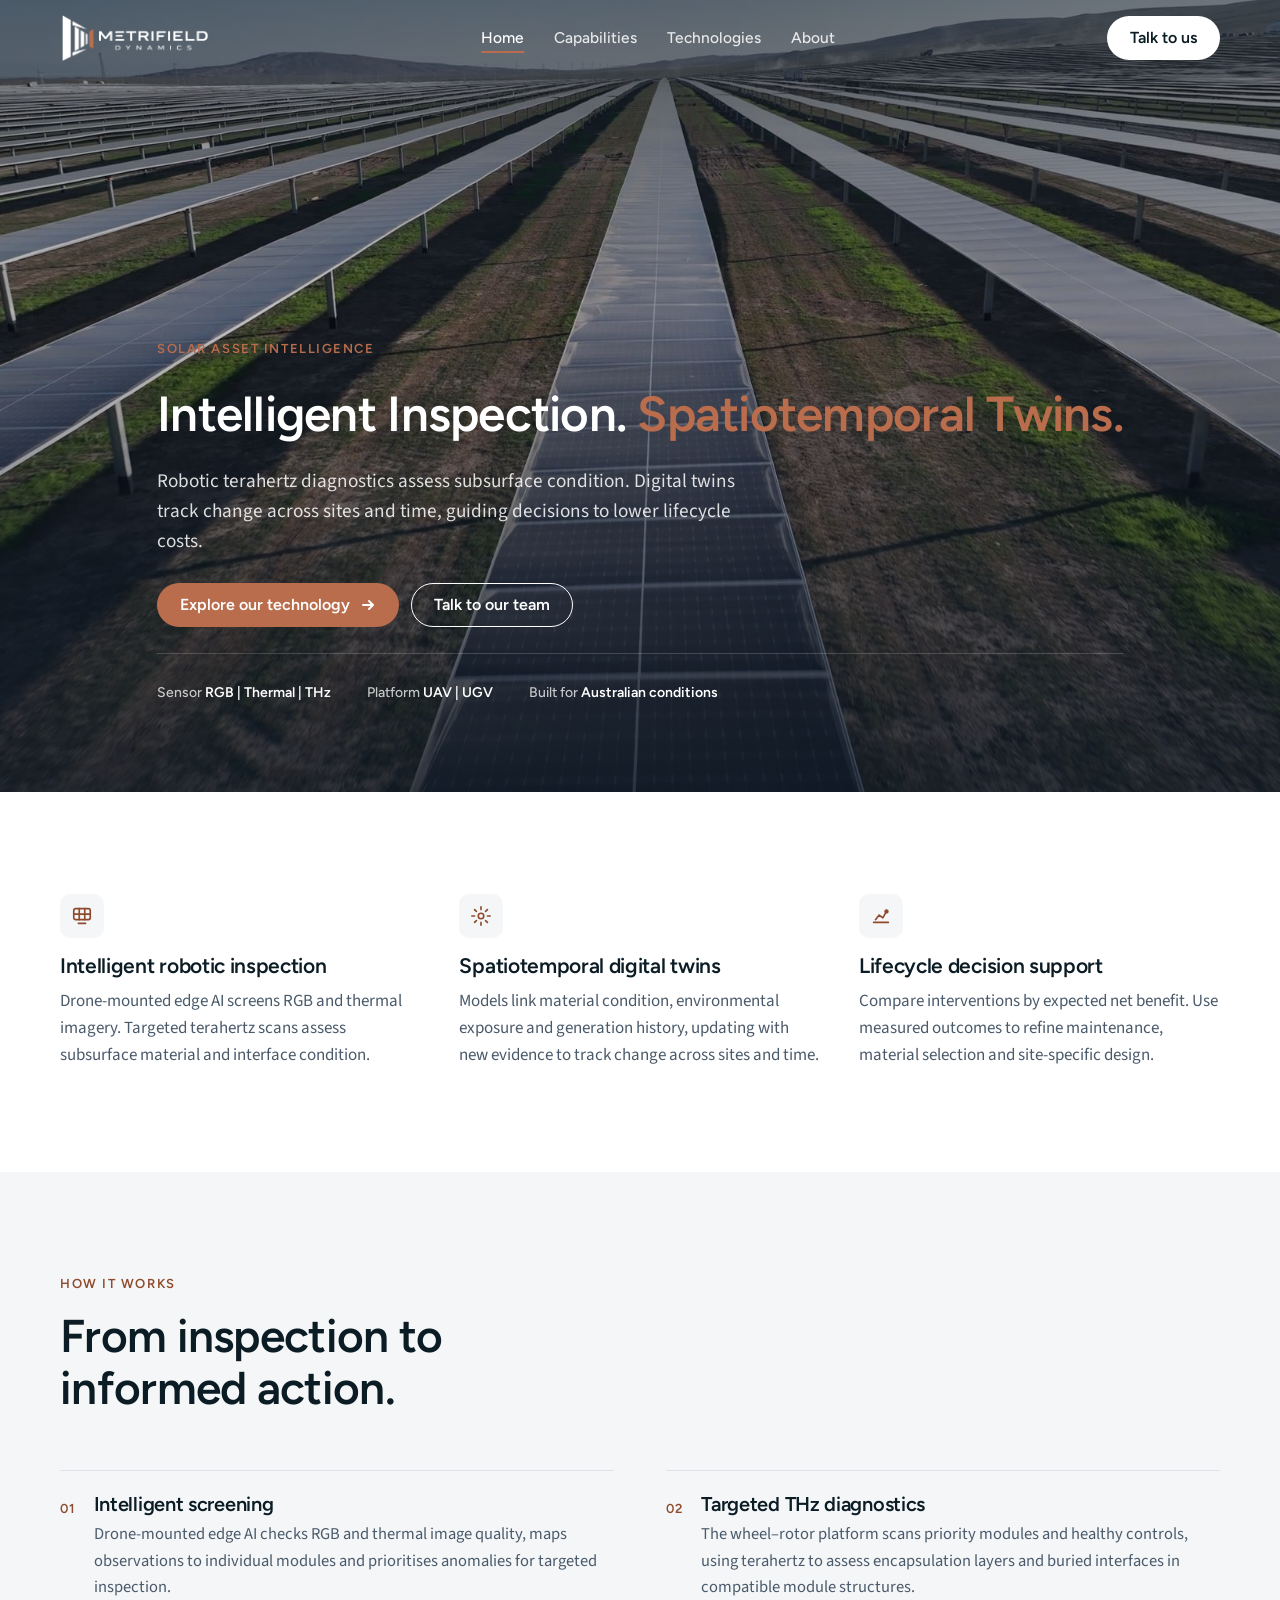
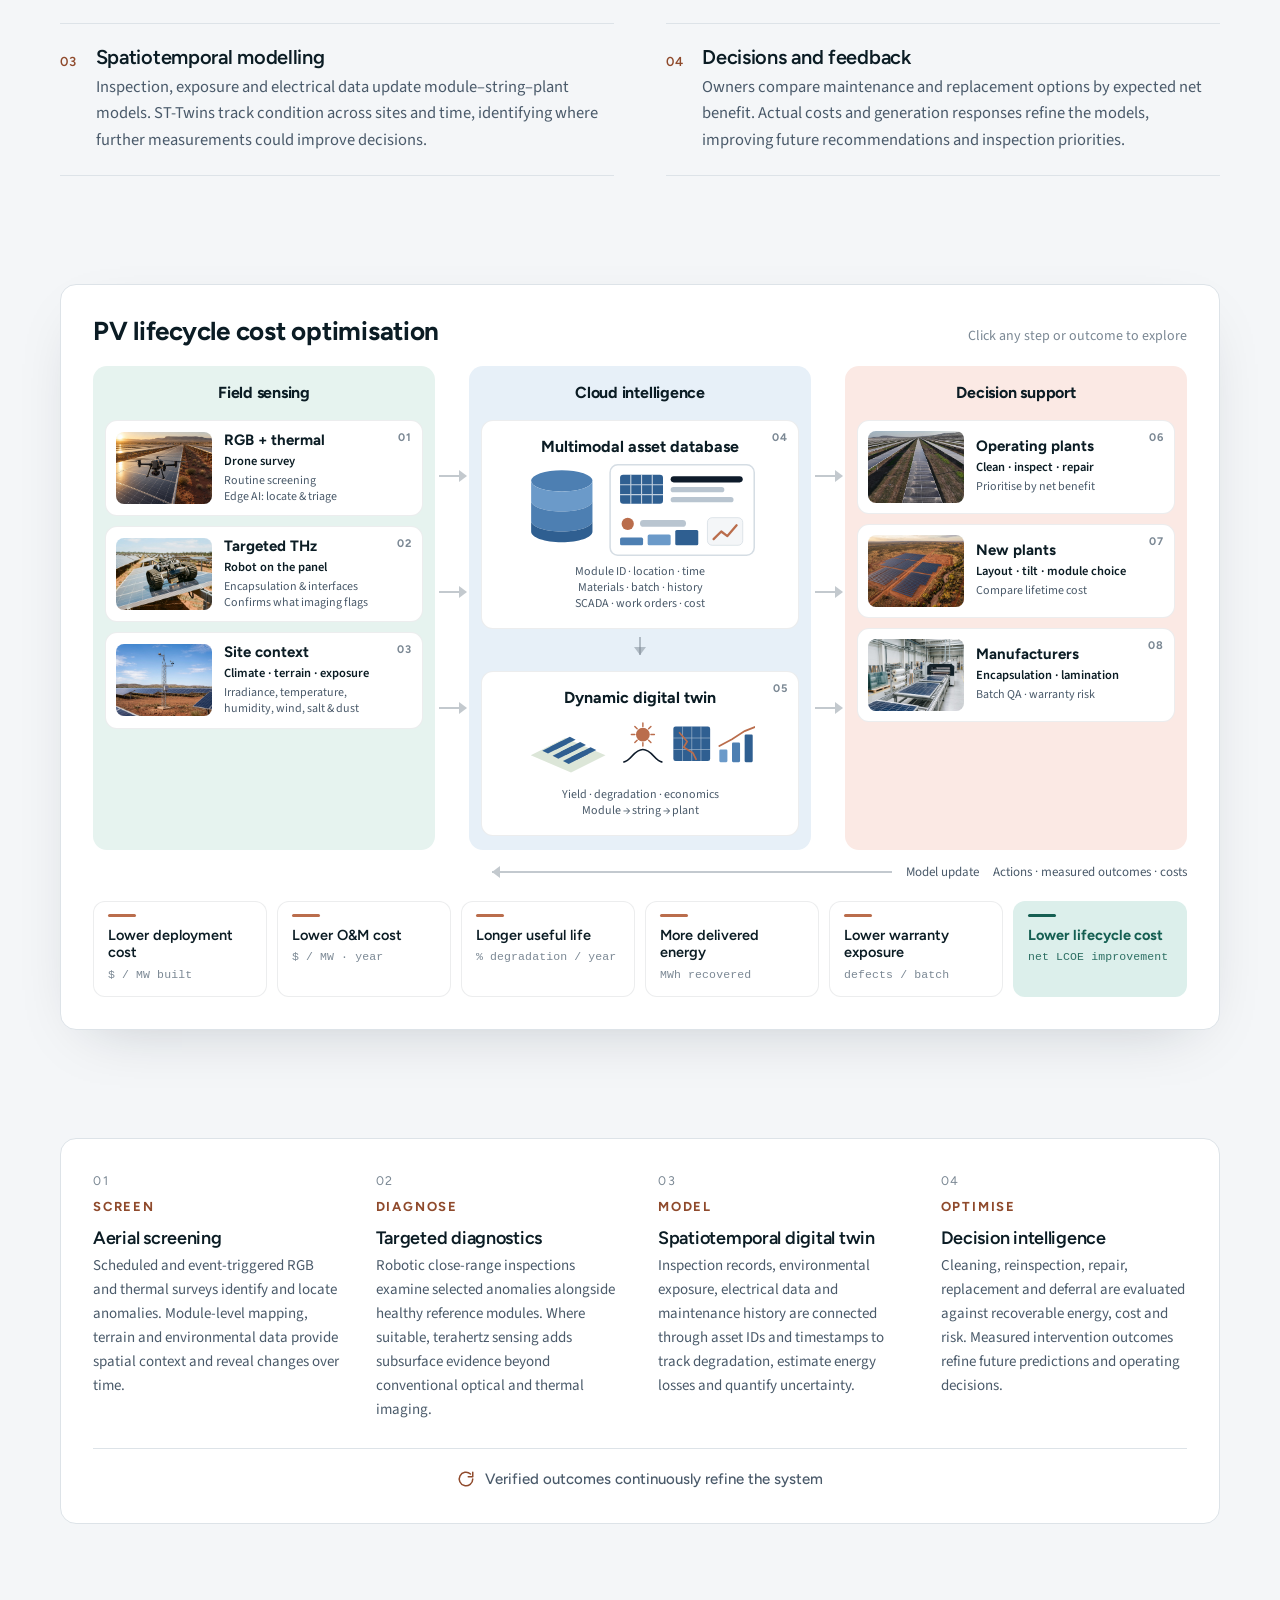
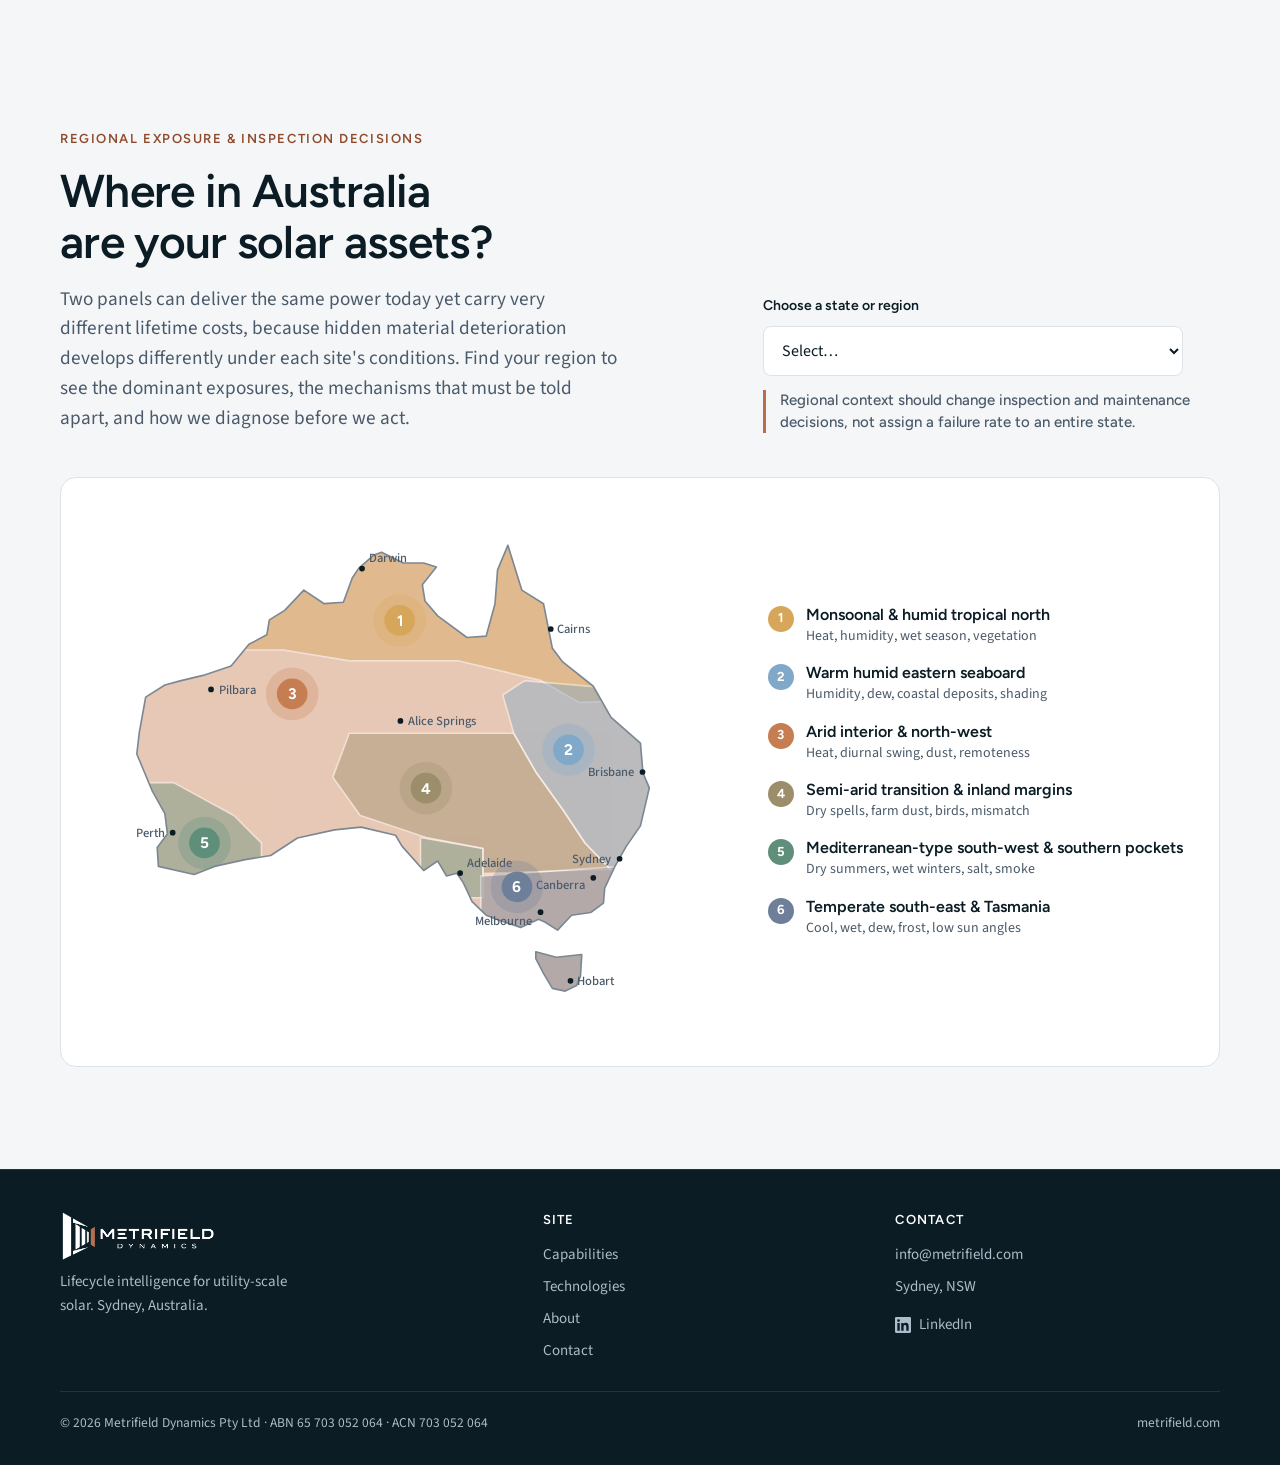
==== index.html @ 2964c266 "Footer: ABN, ACN and LinkedIn company page Co-Authored-By: Claude Fable 5.1 <noreply@anthropic.com> " ====
<!doctype html>
<html lang="en-AU">
<head>
<meta charset="utf-8">
<meta name="viewport" content="width=device-width, initial-scale=1, viewport-fit=cover">
<title>Metrifield Dynamics — Solar asset intelligence</title>
<meta name="description" content="Intelligent robotic inspection and spatiotemporal digital twins: robotic terahertz diagnostics assess subsurface condition, and twins track change across sites and time to lower lifecycle costs.">
<link rel="canonical" href="https://www.metrifield.com/">
<meta property="og:title" content="Metrifield Dynamics — Solar asset intelligence">
<meta property="og:description" content="Intelligent robotic inspection and spatiotemporal digital twins: robotic terahertz diagnostics assess subsurface condition, and twins track change across sites and time to lower lifecycle costs.">
<meta property="og:image" content="https://www.metrifield.com/assets/hero-poster.jpg">
<meta property="og:type" content="website">
<link rel="icon" type="image/png" href="assets/favicon.png">
<link rel="apple-touch-icon" href="assets/favicon.png">
<link rel="preconnect" href="https://fonts.googleapis.com">
<link rel="preconnect" href="https://fonts.gstatic.com" crossorigin>
<link rel="stylesheet" href="https://fonts.googleapis.com/css2?family=Figtree:wght@500;600;700&family=Source+Sans+3:wght@400;500;600&display=swap">
<link rel="stylesheet" href="styles.css?v=a1cd120e">
</head>
<body>

<header class="nav" id="nav">
  <div class="wrap">
    <a class="brand" href="index.html" aria-label="Metrifield Dynamics home"><img class="logo logo-dark" src="assets/logo.png" alt="Metrifield Dynamics" width="1227" height="410"><img class="logo logo-light" src="assets/logo-white.png" alt="" width="1227" height="410" aria-hidden="true"></a>
    <nav class="nav-links" aria-label="Main"><a href="index.html" aria-current="page">Home</a><a href="capabilities.html">Capabilities</a><a href="technology.html">Technologies</a><a href="about.html">About</a></nav>
    <a class="btn btn-light nav-cta" href="contact.html">Talk to us</a>
    <button class="nav-toggle" type="button" aria-label="Menu" aria-expanded="false" aria-controls="nav"><svg viewBox="0 0 24 24" fill="none" stroke="currentColor" stroke-width="2" stroke-linecap="round"><path d="M4 7h16M4 12h16M4 17h16"/></svg></button>
  </div>
</header>

<main>
<section class="hero">
  <div class="hero-media">
    <video autoplay muted loop playsinline poster="assets/hero-poster.jpg" aria-hidden="true">
      <source src="assets/hero.mp4" type="video/mp4">
    </video>
  </div>
  <div class="hero-shade"></div>
  <div class="wrap">
    <p class="eyebrow" style="color:var(--accent)">Solar asset intelligence</p>
    <h1 class="hero-h1"><span>Intelligent Inspection.</span> <em>Spatiotemporal Twins.</em></h1>
    <p class="lede">Robotic terahertz diagnostics assess subsurface condition. Digital twins track change across sites and time, guiding decisions to lower lifecycle costs.</p>
    <div class="hero-actions">
      <a class="btn btn-accent" href="technology.html">Explore our technology <svg viewBox="0 0 16 16" fill="none" stroke="currentColor" stroke-width="2" stroke-linecap="round" stroke-linejoin="round" aria-hidden="true"><path d="M3 8h10M9 4l4 4-4 4"/></svg></a>
      <a class="btn btn-outline" href="contact.html">Talk to our team</a>
    </div>
    <div class="hero-foot">
      <span>Sensor <b>RGB&thinsp;|&thinsp;Thermal&thinsp;|&thinsp;THz</b></span>
      <span>Platform <b>UAV&thinsp;|&thinsp;UGV</b></span>
      <span>Built for <b>Australian conditions</b></span>
    </div>
  </div>
</section>

<section class="band">
  <div class="wrap">
    <div class="trio">
      <div>
        <div class="ico"><svg viewBox="0 0 24 24" fill="none" stroke="currentColor" stroke-width="1.8" stroke-linecap="round" stroke-linejoin="round"><rect x="3" y="4" width="18" height="12" rx="2"/><path d="M3 10h18M9 4v12M15 4v12M8 20h8"/></svg></div>
        <h3 class="h3">Intelligent robotic inspection</h3>
        <p>Drone-mounted edge AI screens RGB and thermal imagery. Targeted terahertz scans assess subsurface material and interface condition.</p>
      </div>
      <div>
        <div class="ico"><svg viewBox="0 0 24 24" fill="none" stroke="currentColor" stroke-width="1.8" stroke-linecap="round" stroke-linejoin="round"><circle cx="12" cy="12" r="3"/><path d="M12 2v3M12 19v3M2 12h3M19 12h3M5 5l2 2M17 17l2 2M5 19l2-2M17 7l2-2"/></svg></div>
        <h3 class="h3">Spatiotemporal digital twins</h3>
        <p>Models link material condition, environmental exposure and generation history, updating with new evidence to track change across sites and time.</p>
      </div>
      <div>
        <div class="ico"><svg viewBox="0 0 24 24" fill="none" stroke="currentColor" stroke-width="1.8" stroke-linecap="round" stroke-linejoin="round"><path d="M4 19h16M6 16l4-5 4 3 4-7"/><circle cx="18" cy="7" r="1.5"/></svg></div>
        <h3 class="h3">Lifecycle decision support</h3>
        <p>Compare interventions by expected net benefit. Use measured outcomes to refine maintenance, material selection and site-specific design.</p>
      </div>
    </div>
  </div>
</section>

<section class="band band-tint" id="how">
  <div class="wrap">
    <div class="section-head">
      <p class="eyebrow">How it works</p>
      <h2 class="h2">From inspection to informed action.</h2>
    </div>
    <div class="steps">
      <div class="step-list">
        <div class="step"><span class="n">01</span><div><h3>Intelligent screening</h3><p>Drone-mounted edge AI checks RGB and thermal image quality, maps observations to individual modules and prioritises anomalies for targeted inspection.</p></div></div>
        <div class="step"><span class="n">02</span><div><h3>Targeted THz diagnostics</h3><p>The wheel–rotor platform scans priority modules and healthy controls, using terahertz to assess encapsulation layers and buried interfaces in compatible module structures.</p></div></div>
        <div class="step"><span class="n">03</span><div><h3>Spatiotemporal modelling</h3><p>Inspection, exposure and electrical data update module–string–plant models. ST-Twins track condition across sites and time, identifying where further measurements could improve decisions.</p></div></div>
        <div class="step"><span class="n">04</span><div><h3>Decisions and feedback</h3><p>Owners compare maintenance and replacement options by expected net benefit. Actual costs and generation responses refine the models, improving future recommendations and inspection priorities.</p></div></div>
      </div>

      <div class="idiag" id="idiag">
        <div class="idiag-head"><h3>PV lifecycle cost optimisation</h3><p class="dhint" id="dhint">Click any step or outcome to explore</p></div>
        <div class="idiag-grid">
          <div class="dcol dcol-sense"><h4>Field sensing</h4><button type="button" class="dtile" data-node="rgb" aria-expanded="false"><img src="assets/drone.jpg" alt="" loading="lazy"><span class="dt"><b>RGB + thermal</b><i>Drone survey</i><small>Routine screening<br>Edge AI: locate &amp; triage</small></span><span class="dn">01</span></button><button type="button" class="dtile" data-node="thz" aria-expanded="false"><img src="assets/crawler.jpg" alt="" loading="lazy"><span class="dt"><b>Targeted THz</b><i>Robot on the panel</i><small>Encapsulation &amp; interfaces<br>Confirms what imaging flags</small></span><span class="dn">02</span></button><button type="button" class="dtile" data-node="site" aria-expanded="false"><img src="assets/weather.jpg" alt="" loading="lazy"><span class="dt"><b>Site context</b><i>Climate · terrain · exposure</i><small>Irradiance, temperature,<br>humidity, wind, salt &amp; dust</small></span><span class="dn">03</span></button></div>
          <div class="dgap" aria-hidden="true"><span data-arrow="rgb"></span><span data-arrow="thz"></span><span data-arrow="site"></span></div>
          <div class="dcol dcol-cloud"><h4>Cloud intelligence</h4><button type="button" class="dtile dtile-big" data-node="db" aria-expanded="false"><span class="dt"><b>Multimodal asset database</b><svg viewBox="0 0 300 120" class="dico"><ellipse cx="48" cy="22" rx="40" ry="14" fill="#4D7FB2"/><path d="M8 22v26c0 8 18 14 40 14s40-6 40-14V22c0 8-18 14-40 14S8 30 8 22z" fill="#6B9AC9"/><path d="M8 48v26c0 8 18 14 40 14s40-6 40-14V48c0 8-18 14-40 14S8 56 8 48z" fill="#4D7FB2"/><path d="M8 74v14c0 8 18 14 40 14s40-6 40-14V74c0 8-18 14-40 14S8 82 8 74z" fill="#2F5F91"/><g transform="translate(110,0)"><rect x="1" y="1" width="188" height="118" rx="10" fill="#fff" stroke="#D5DDE4" stroke-width="2"/><rect x="14" y="14" width="56" height="38" rx="4" fill="#2F5F91"/><g stroke="#fff" stroke-width="1.5" opacity=".7"><path d="M14 27h56M14 40h56M28 14v38M42 14v38M56 14v38"/></g><rect x="80" y="16" width="94" height="8" rx="4" fill="#0E1B2A"/><rect x="80" y="30" width="70" height="7" rx="3.5" fill="#B9C5D0"/><rect x="80" y="43" width="82" height="7" rx="3.5" fill="#B9C5D0"/><circle cx="24" cy="78" r="8" fill="#BA6D4C"/><rect x="40" y="73" width="60" height="9" rx="4.5" fill="#B9C5D0"/><rect x="14" y="96" width="30" height="10" rx="2" fill="#4D7FB2"/><rect x="50" y="92" width="30" height="14" rx="2" fill="#6B9AC9"/><rect x="86" y="86" width="30" height="20" rx="2" fill="#2F5F91"/><rect x="128" y="70" width="46" height="36" rx="6" fill="#F4F6F8" stroke="#D5DDE4"/><path d="M136 98l10-10 8 6 12-14" fill="none" stroke="#BA6D4C" stroke-width="3" stroke-linecap="round" stroke-linejoin="round"/></g></svg><small>Module ID · location · time<br>Materials · batch · history<br>SCADA · work orders · cost</small></span><span class="dn">04</span></button><span class="ddown" data-arrow="db" aria-hidden="true"></span><button type="button" class="dtile dtile-big" data-node="twin" aria-expanded="false"><span class="dt"><b>Dynamic digital twin</b><svg viewBox="0 0 400 110" class="dico"><g><path d="M10 70l60-30 70 30-60 30z" fill="#DCE6D8"/><g fill="#2F5F91"><path d="M30 62l34-17 10 5-34 17z"/><path d="M48 71l34-17 10 5-34 17z"/><path d="M66 80l34-17 10 5-34 17z"/><path d="M44 55l34-17 10 5-34 17z"/><path d="M62 64l34-17 10 5-34 17z"/><path d="M80 73l34-17 10 5-34 17z"/></g></g><g transform="translate(165,10)"><circle cx="40" cy="24" r="12" fill="#BA6D4C"/><g stroke="#BA6D4C" stroke-width="2.5" stroke-linecap="round"><path d="M40 4v6M40 38v6M20 24h6M54 24h6M26 10l4 4M50 34l4 4M26 38l4-4M50 14l4-4"/></g><path d="M6 72C20 70 24 50 40 50s20 20 34 22" fill="none" stroke="#0E1B2A" stroke-width="3"/></g><g transform="translate(250,10)"><rect x="8" y="10" width="64" height="60" rx="4" fill="#2F5F91"/><g stroke="#fff" stroke-width="1.2" opacity=".55"><path d="M8 30h64M8 50h64M24 10v60M40 10v60M56 10v60"/></g><path d="M18 20l14 16-6 10 16 10 6 12" fill="none" stroke="#BA6D4C" stroke-width="3" stroke-linejoin="round"/></g><g transform="translate(330,10)"><rect x="8" y="50" width="14" height="22" rx="2" fill="#6B9AC9"/><rect x="30" y="38" width="14" height="34" rx="2" fill="#4D7FB2"/><rect x="52" y="24" width="14" height="48" rx="2" fill="#2F5F91"/><path d="M8 44L30 32 52 18 72 10" fill="none" stroke="#BA6D4C" stroke-width="3" stroke-linecap="round"/></g></svg><small>Yield · degradation · economics<br>Module → string → plant</small></span><span class="dn">05</span></button></div>
          <div class="dgap" aria-hidden="true"><span data-arrow="twin" class="to-ops"></span><span data-arrow="twin" class="to-new"></span><span data-arrow="twin" class="to-mfg"></span></div>
          <div class="dcol dcol-decide"><h4>Decision support</h4><button type="button" class="dtile" data-node="ops" aria-expanded="false"><img src="assets/band.jpg" alt="" loading="lazy"><span class="dt"><b>Operating plants</b><i>Clean · inspect · repair</i><small>Prioritise by net benefit</small></span><span class="dn">06</span></button><button type="button" class="dtile" data-node="new" aria-expanded="false"><img src="assets/aerial.jpg" alt="" loading="lazy"><span class="dt"><b>New plants</b><i>Layout · tilt · module choice</i><small>Compare lifetime cost</small></span><span class="dn">07</span></button><button type="button" class="dtile" data-node="mfg" aria-expanded="false"><img src="assets/factory.jpg" alt="" loading="lazy"><span class="dt"><b>Manufacturers</b><i>Encapsulation · lamination</i><small>Batch QA · warranty risk</small></span><span class="dn">08</span></button></div>
        </div>
        <p class="dloop" data-arrow="back"><span class="dloop-line"></span><span>Model update</span><span class="dloop-r">Actions · measured outcomes · costs</span></p>
        <div class="douts" role="group" aria-label="Outcomes">
          <button type="button" class="dout" data-out="deploy"><i></i><b>Lower deployment cost</b><small>$ / MW built</small></button>
          <button type="button" class="dout" data-out="om"><i></i><b>Lower O&amp;M cost</b><small>$ / MW · year</small></button>
          <button type="button" class="dout" data-out="life"><i></i><b>Longer useful life</b><small>% degradation / year</small></button>
          <button type="button" class="dout" data-out="energy"><i></i><b>More delivered energy</b><small>MWh recovered</small></button>
          <button type="button" class="dout" data-out="warranty"><i></i><b>Lower warranty exposure</b><small>defects / batch</small></button>
          <button type="button" class="dout dout-sum" data-out="lcoe"><i></i><b>Lower lifecycle cost</b><small>net LCOE improvement</small></button>
        </div>
        <div class="dscrim" id="dscrim"></div>
        <div class="dpanel" id="dpanel" hidden>
          <span class="dsheet-grip" aria-hidden="true"></span>
          <div class="dp-top">
            <span class="dp-nav"><button type="button" class="dp-close" id="dp-close">← Overview</button><button type="button" class="dp-close dp-back" id="dp-back" hidden></button></span>
            <span class="dp-pager"><span id="dp-count">01 / 08</span><button type="button" id="dp-prev" aria-label="Previous step">←</button><button type="button" id="dp-next" aria-label="Next step">→</button></span>
          </div>
          <p class="eyebrow" id="dp-col"></p>
          <p class="dp-title" id="dp-title"></p>
          <h3 class="dp-q" id="dp-q"></h3>
          <p class="dp-body" id="dp-body"></p>
          <div class="dp-io"><div><b>In</b><span id="dp-in"></span></div><div><b>Out</b><span id="dp-out"></span></div><div><b>Contributes to</b><span id="dp-contrib"></span></div></div>
          <a class="dp-link" id="dp-link" href="#">Learn more <svg viewBox="0 0 16 16" fill="none" stroke="currentColor" stroke-width="2" stroke-linecap="round" stroke-linejoin="round" aria-hidden="true"><path d="M3 8h10M9 4l4 4-4 4"/></svg></a>
        </div>
        <div class="dpanel opanel" id="opanel" hidden>
          <span class="dsheet-grip" aria-hidden="true"></span>
          <div class="dp-top"><span class="dp-nav"><button type="button" class="dp-close" id="op-close">← Overview</button><button type="button" class="dp-close dp-back" id="op-back" hidden></button></span><span class="dp-pager">Outcome</span></div>
          <h3 class="dp-q" id="op-title"></h3>
          <div class="dp-io"><div><b>Measured by</b><span id="op-metric"></span></div><div><b>How it is achieved</b><span id="op-how"></span></div></div>
          <div class="dp-io"><div><b>Driven by</b><span id="op-drivers"></span></div></div>
          <a class="dp-link" id="op-link" href="#">Learn more <svg viewBox="0 0 16 16" fill="none" stroke="currentColor" stroke-width="2" stroke-linecap="round" stroke-linejoin="round" aria-hidden="true"><path d="M3 8h10M9 4l4 4-4 4"/></svg></a>
        </div>
      </div>
      <div class="stages">
        <ol>
          <li><span class="n">01</span><b>Screen</b><h3>Aerial screening</h3><p>Scheduled and event-triggered RGB and thermal surveys identify and locate anomalies. Module-level mapping, terrain and environmental data provide spatial context and reveal changes over time.</p></li>
          <li><span class="n">02</span><b>Diagnose</b><h3>Targeted diagnostics</h3><p>Robotic close-range inspections examine selected anomalies alongside healthy reference modules. Where suitable, terahertz sensing adds subsurface evidence beyond conventional optical and thermal imaging.</p></li>
          <li><span class="n">03</span><b>Model</b><h3>Spatiotemporal digital twin</h3><p>Inspection records, environmental exposure, electrical data and maintenance history are connected through asset IDs and timestamps to track degradation, estimate energy losses and quantify uncertainty.</p></li>
          <li><span class="n">04</span><b>Optimise</b><h3>Decision intelligence</h3><p>Cleaning, reinspection, repair, replacement and deferral are evaluated against recoverable energy, cost and risk. Measured intervention outcomes refine future predictions and operating decisions.</p></li>
        </ol>
        <p class="loopline"><svg viewBox="0 0 24 24" fill="none" stroke="currentColor" stroke-width="2" stroke-linecap="round" stroke-linejoin="round" aria-hidden="true"><path d="M21 12a9 9 0 1 1-3-6.7"/><path d="M21 3v6h-6"/></svg>Verified outcomes continuously refine the system</p>
      </div>
    </div>
  </div>
</section>

<section class="band band-tint" id="regions">
  <div class="wrap">
    <div class="region-intro">
      <div class="section-head" style="margin-bottom:0">
        <p class="eyebrow">Regional exposure &amp; inspection decisions</p>
        <h2 class="h2">Where in Australia are your solar assets?</h2>
        <p class="lede">Two panels can deliver the same power today yet carry very different lifetime costs, because hidden material deterioration develops differently under each site's conditions. Find your region to see the dominant exposures, the mechanisms that must be told apart, and how we diagnose before we act.</p>
      </div>
      <div class="region-pick">
        <label class="zone-pick" for="zone-select">Choose a state or region
          <select id="zone-select">
            <option value="">Select…</option>
            <option value="1">Northern Territory — Top End</option>
            <option value="1">Queensland — far north &amp; tropical coast</option>
            <option value="1">Western Australia — Kimberley</option>
            <option value="2">Queensland — central &amp; south-east coast</option>
            <option value="2">New South Wales — north &amp; central coast, Sydney</option>
            <option value="3">Western Australia — Pilbara, Goldfields &amp; interior</option>
            <option value="3">Northern Territory — Central Australia</option>
            <option value="3">South Australia — far north &amp; outback</option>
            <option value="3">Queensland — western inland</option>
            <option value="4">South Australia — mid-north &amp; inland</option>
            <option value="4">New South Wales — western plains &amp; Riverina</option>
            <option value="4">Queensland — southern inland</option>
            <option value="4">Victoria — Mallee &amp; north-west</option>
            <option value="5">Western Australia — Perth &amp; south-west</option>
            <option value="5">South Australia — Adelaide, Eyre &amp; coastal south</option>
            <option value="6">New South Wales — south coast &amp; tablelands</option>
            <option value="6">Australian Capital Territory</option>
            <option value="6">Victoria</option>
            <option value="6">Tasmania</option>
          </select>
        </label>
        <p class="region-note">Regional context should change inspection and maintenance decisions, not assign a failure rate to an entire state.</p>
      </div>
    </div>
    <div class="mapwrap">
      <svg class="aumap" viewBox="0 0 540 470" role="img" aria-label="Map of Australia shaded into six exposure regions used to frame inspection decisions"><defs><clipPath id="au-clip"><path d="M374.7 28.6 L387.4 69.4 L407.2 81.8 L415.3 122.5 L424.7 134.9 L452.6 157.1 L468.8 185.5 L495.6 209.0 L497.9 236.2 L503.7 249.8 L495.6 284.4 L482.8 302.9 L475.8 315.2 L472.3 321.4 L463.0 341.2 L461.9 354.8 L450.2 363.4 L432.8 365.9 L420.0 379.5 L408.4 372.1 L402.6 369.6 L386.3 377.0 L364.2 369.6 L354.9 365.9 L342.1 353.5 L334.0 336.2 L328.1 327.6 L318.8 330.1 L310.7 316.5 L297.9 325.1 L278.1 302.9 L272.3 293.0 L240.9 285.6 L216.5 288.1 L182.8 295.5 L158.4 311.5 L135.1 315.2 L107.2 321.4 L88.6 328.8 L56.0 321.4 L54.9 304.1 L64.2 291.8 L61.9 273.2 L50.2 252.2 L36.3 218.9 L38.6 199.1 L44.4 167.0 L61.9 155.9 L75.8 152.2 L96.7 147.2 L122.3 138.6 L138.6 118.8 L154.9 110.2 L157.2 96.6 L171.2 87.9 L188.6 69.4 L207.2 81.8 L224.7 80.5 L232.8 58.3 L238.6 49.6 L252.6 37.3 L259.5 34.8 L279.3 44.7 L297.9 44.7 L309.5 48.4 L296.7 64.5 L299.1 79.3 L310.7 92.9 L337.4 112.6 L354.9 111.4 L363.0 81.8 L365.3 50.9 L374.7 28.6 Z"/><path d="M400.2 399.2 L418.8 404.2 L442.1 401.7 L440.9 421.5 L437.4 430.1 L427.0 435.1 L415.3 432.6 L407.2 419.0 L400.2 405.4 L400.2 399.2 Z"/></clipPath></defs><g clip-path="url(#au-clip)"><path d="M0 0 L540 0 L540 470 L0 470 Z" class="region" data-region="3" fill="#C77D52" stroke="#fff" stroke-width="1.5" stroke-linejoin="round"/><path d="M0 0 L540 0 L540 168 L440 172 L405 152 L330 134 L230 134 L170 124 L130 124 L0 124 Z" class="region" data-region="1" fill="#D6A75A" stroke="#fff" stroke-width="1.5" stroke-linejoin="round"/><path d="M390 152 L540 165 L540 322 L468 324 L445 300 L425 270 L400 235 L380 200 L370 165 Z" class="region" data-region="2" fill="#7FA8C9" stroke="#fff" stroke-width="1.5" stroke-linejoin="round"/><path d="M230 200 L380 200 L400 235 L425 270 L445 300 L468 324 L352 328 L352 305 L300 295 L240 275 L215 240 Z" class="region" data-region="4" fill="#9C8E6A" stroke="#fff" stroke-width="1.5" stroke-linejoin="round"/><path d="M0 245 L70 245 L125 275 L150 300 L150 340 L0 340 Z" class="region" data-region="5" fill="#5F8F7A" stroke="#fff" stroke-width="1.5" stroke-linejoin="round"/><path d="M295 295 L352 305 L352 350 L295 350 Z" class="region" data-region="5" fill="#5F8F7A" stroke="#fff" stroke-width="1.5" stroke-linejoin="round"/><path d="M350 330 L468 322 L540 322 L540 470 L350 470 Z" class="region" data-region="6" fill="#6E7F99" stroke="#fff" stroke-width="1.5" stroke-linejoin="round"/></g><path d="M374.7 28.6 L387.4 69.4 L407.2 81.8 L415.3 122.5 L424.7 134.9 L452.6 157.1 L468.8 185.5 L495.6 209.0 L497.9 236.2 L503.7 249.8 L495.6 284.4 L482.8 302.9 L475.8 315.2 L472.3 321.4 L463.0 341.2 L461.9 354.8 L450.2 363.4 L432.8 365.9 L420.0 379.5 L408.4 372.1 L402.6 369.6 L386.3 377.0 L364.2 369.6 L354.9 365.9 L342.1 353.5 L334.0 336.2 L328.1 327.6 L318.8 330.1 L310.7 316.5 L297.9 325.1 L278.1 302.9 L272.3 293.0 L240.9 285.6 L216.5 288.1 L182.8 295.5 L158.4 311.5 L135.1 315.2 L107.2 321.4 L88.6 328.8 L56.0 321.4 L54.9 304.1 L64.2 291.8 L61.9 273.2 L50.2 252.2 L36.3 218.9 L38.6 199.1 L44.4 167.0 L61.9 155.9 L75.8 152.2 L96.7 147.2 L122.3 138.6 L138.6 118.8 L154.9 110.2 L157.2 96.6 L171.2 87.9 L188.6 69.4 L207.2 81.8 L224.7 80.5 L232.8 58.3 L238.6 49.6 L252.6 37.3 L259.5 34.8 L279.3 44.7 L297.9 44.7 L309.5 48.4 L296.7 64.5 L299.1 79.3 L310.7 92.9 L337.4 112.6 L354.9 111.4 L363.0 81.8 L365.3 50.9 L374.7 28.6 Z" fill="none" stroke="var(--map-line)" stroke-width="1.5" stroke-linejoin="round"/><path d="M400.2 399.2 L418.8 404.2 L442.1 401.7 L440.9 421.5 L437.4 430.1 L427.0 435.1 L415.3 432.6 L407.2 419.0 L400.2 405.4 L400.2 399.2 Z" fill="none" stroke="var(--map-line)" stroke-width="1.5" stroke-linejoin="round"/><g class="city"><circle cx="241.7" cy="49.8" r="2.6"/><text x="247.7" y="43.8" text-anchor="start">Darwin</text></g><g class="city"><circle cx="413.8" cy="104.9" r="2.6"/><text x="419.8" y="108.9" text-anchor="start">Cairns</text></g><g class="city"><circle cx="497.5" cy="235.3" r="2.6"/><text x="489.5" y="239.3" text-anchor="end">Brisbane</text></g><g class="city"><circle cx="476.6" cy="314.4" r="2.6"/><text x="468.6" y="318.4" text-anchor="end">Sydney</text></g><g class="city"><circle cx="452.6" cy="331.8" r="2.6"/><text x="444.6" y="341.8" text-anchor="end">Canberra</text></g><g class="city"><circle cx="404.5" cy="363.1" r="2.6"/><text x="396.5" y="375.1" text-anchor="end">Melbourne</text></g><g class="city"><circle cx="331.2" cy="327.5" r="2.6"/><text x="337.2" y="321.5" text-anchor="start">Adelaide</text></g><g class="city"><circle cx="69" cy="290.6" r="2.6"/><text x="62" y="294.6" text-anchor="end">Perth</text></g><g class="city"><circle cx="431.8" cy="425.7" r="2.6"/><text x="437.8" y="429.7" text-anchor="start">Hobart</text></g><g class="city"><circle cx="276.7" cy="188.7" r="2.6"/><text x="283.7" y="192.7" text-anchor="start">Alice Springs</text></g><g class="city"><circle cx="104" cy="160" r="2.6"/><text x="111" y="164" text-anchor="start">Pilbara</text></g><g class="zone-pin" data-zone="1" role="button" tabindex="0" aria-label="Zone 1: Monsoonal &amp; humid tropical north"><circle cx="276" cy="97" r="24" fill="#D6A75A" opacity=".28"/><circle cx="276" cy="97" r="14" fill="#D6A75A"/><text x="276" y="102" text-anchor="middle" font-size="14" font-weight="700" fill="#fff" font-family="Figtree,sans-serif">1</text></g><g class="zone-pin" data-zone="2" role="button" tabindex="0" aria-label="Zone 2: Warm humid eastern seaboard"><circle cx="430" cy="215" r="24" fill="#7FA8C9" opacity=".28"/><circle cx="430" cy="215" r="14" fill="#7FA8C9"/><text x="430" y="220" text-anchor="middle" font-size="14" font-weight="700" fill="#fff" font-family="Figtree,sans-serif">2</text></g><g class="zone-pin" data-zone="3" role="button" tabindex="0" aria-label="Zone 3: Arid interior &amp; north-west"><circle cx="178" cy="164" r="24" fill="#C77D52" opacity=".28"/><circle cx="178" cy="164" r="14" fill="#C77D52"/><text x="178" y="169" text-anchor="middle" font-size="14" font-weight="700" fill="#fff" font-family="Figtree,sans-serif">3</text></g><g class="zone-pin" data-zone="4" role="button" tabindex="0" aria-label="Zone 4: Semi-arid transition &amp; inland margins"><circle cx="300" cy="250" r="24" fill="#9C8E6A" opacity=".28"/><circle cx="300" cy="250" r="14" fill="#9C8E6A"/><text x="300" y="255" text-anchor="middle" font-size="14" font-weight="700" fill="#fff" font-family="Figtree,sans-serif">4</text></g><g class="zone-pin" data-zone="5" role="button" tabindex="0" aria-label="Zone 5: Mediterranean-type south-west &amp; southern pockets"><circle cx="98" cy="300" r="24" fill="#5F8F7A" opacity=".28"/><circle cx="98" cy="300" r="14" fill="#5F8F7A"/><text x="98" y="305" text-anchor="middle" font-size="14" font-weight="700" fill="#fff" font-family="Figtree,sans-serif">5</text></g><g class="zone-pin" data-zone="6" role="button" tabindex="0" aria-label="Zone 6: Temperate south-east &amp; Tasmania"><circle cx="383" cy="340" r="24" fill="#6E7F99" opacity=".28"/><circle cx="383" cy="340" r="14" fill="#6E7F99"/><text x="383" y="345" text-anchor="middle" font-size="14" font-weight="700" fill="#fff" font-family="Figtree,sans-serif">6</text></g></svg>
      <div class="mapside">
      <ol class="zones"><li class="zone-pin" data-zone="1" role="button" tabindex="0"><span class="dot" style="background:#D6A75A">1</span><div><b>Monsoonal &amp; humid tropical north</b><span>Heat, humidity, wet season, vegetation</span></div></li><li class="zone-pin" data-zone="2" role="button" tabindex="0"><span class="dot" style="background:#7FA8C9">2</span><div><b>Warm humid eastern seaboard</b><span>Humidity, dew, coastal deposits, shading</span></div></li><li class="zone-pin" data-zone="3" role="button" tabindex="0"><span class="dot" style="background:#C77D52">3</span><div><b>Arid interior &amp; north-west</b><span>Heat, diurnal swing, dust, remoteness</span></div></li><li class="zone-pin" data-zone="4" role="button" tabindex="0"><span class="dot" style="background:#9C8E6A">4</span><div><b>Semi-arid transition &amp; inland margins</b><span>Dry spells, farm dust, birds, mismatch</span></div></li><li class="zone-pin" data-zone="5" role="button" tabindex="0"><span class="dot" style="background:#5F8F7A">5</span><div><b>Mediterranean-type south-west &amp; southern pockets</b><span>Dry summers, wet winters, salt, smoke</span></div></li><li class="zone-pin" data-zone="6" role="button" tabindex="0"><span class="dot" style="background:#6E7F99">6</span><div><b>Temperate south-east &amp; Tasmania</b><span>Cool, wet, dew, frost, low sun angles</span></div></li></ol>
    <div class="zone-panel" id="zone-panel" hidden>
        <button type="button" class="zp-back" id="zp-back">← All zones</button>
        <div class="zp-head"><span class="dot" id="zp-dot"></span><div><p class="eyebrow" id="zp-eyebrow">Zone</p><h3 id="zp-title"></h3><p id="zp-regions" class="zp-regions"></p></div></div>
        <div class="zp-grid zp-grid-3">
          <div><b>Exposure</b><p id="zp-exposure"></p></div>
          <div><b>Mechanism to separate</b><p id="zp-mechanism"></p></div>
          <div><b>Diagnose → act</b><p id="zp-act"></p></div>
        </div>
        <p class="zp-note">Generalised exposure and diagnostic framework, not a measured failure-rate map. Local exposure, module construction and operating conditions require site-level verification. Sources: Australian Bureau of Meteorology; IEA PVPS Task 13; selected PV reliability and terahertz inspection studies.</p>
      </div>
      </div>
    </div>
  </div>
</section>

</main>
<footer>
  <div class="wrap">
    <div class="fcol">
      <a class="brand" href="index.html"><img class="logo" src="assets/logo-white.png" alt="Metrifield Dynamics" width="1227" height="410"></a>
      <p style="max-width:34ch">Lifecycle intelligence for utility-scale solar. Sydney, Australia.</p>
    </div>
    <div class="fcol"><b>Site</b><a href="capabilities.html">Capabilities</a><a href="technology.html">Technologies</a><a href="about.html">About</a><a href="contact.html">Contact</a></div>
    <div class="fcol"><b>Contact</b><a href="mailto:info@metrifield.com">info@metrifield.com</a><span>Sydney, NSW</span><a class="flink" href="https://www.linkedin.com/company/metrifield-dynamics/" target="_blank" rel="noopener"><svg viewBox="0 0 24 24" aria-hidden="true"><path d="M20.45 20.45h-3.56v-5.57c0-1.33-.02-3.04-1.85-3.04-1.85 0-2.13 1.45-2.13 2.94v5.67H9.35V9h3.41v1.56h.05c.48-.9 1.64-1.85 3.37-1.85 3.6 0 4.27 2.37 4.27 5.46v6.28zM5.34 7.43a2.06 2.06 0 1 1 0-4.13 2.06 2.06 0 0 1 0 4.13zM7.12 20.45H3.55V9h3.57v11.45zM22.22 0H1.77C.79 0 0 .77 0 1.73v20.54C0 23.23.79 24 1.77 24h20.45c.98 0 1.78-.77 1.78-1.73V1.73C24 .77 23.2 0 22.22 0z"/></svg>LinkedIn</a></div>
    <div class="legal"><span>© 2026 Metrifield Dynamics Pty Ltd · ABN 65 703 052 064 · ACN 703 052 064</span><span>metrifield.com</span></div>
  </div>
</footer>
<script>
(function(){
  var n=document.getElementById('nav'),b=n&&n.querySelector('.nav-toggle');
  if(b){b.addEventListener('click',function(){var o=n.classList.toggle('open');b.setAttribute('aria-expanded',o)})}
  var Z={
   1:{name:"Monsoonal &amp; humid tropical north",color:"#D6A75A",regions:"Top End, the Kimberley, far-north and tropical-coast Queensland",exposure:"Heat, humidity, wet–dry seasonality, intense rainfall, prolonged wetting and rapid vegetation growth.",mechanism:"Transient wetting and obstruction are not the same as construction-dependent moisture ingress, corrosion or electrical deterioration — the two must be separated.",act:"RGB for surface and vegetation; thermal only under valid conditions; EL or electrical reference if unresolved; terahertz only for qualified modules with controlled surface moisture. Inspect drainage and vegetation interfaces."},
   2:{name:"Warm humid eastern seaboard",color:"#7FA8C9",regions:"Central and south-east Queensland coast and hinterland, New South Wales north and central coast to Sydney",exposure:"Humidity, rain, dew, urban and coastal deposits, bird activity and local shading.",mechanism:"Reversible surface losses may coexist with persistent moisture-related or electrical abnormalities.",act:"RGB links deposits to geometry; thermal localises load-dependent anomalies; EL or electrical tests for unresolved features. Condition-triggered inspection, not postcode-based intervals."},
   3:{name:"Arid interior &amp; north-west",color:"#C77D52",regions:"Pilbara, Goldfields and the Western Australian interior, Central Australia, far-north South Australia, western Queensland",exposure:"High module temperature, strong diurnal variation, dry mineral deposits, dust and remoteness.",mechanism:"Reversible soiling and thermal losses differ from interconnection fatigue and encapsulation ageing, and must be confirmed independently.",act:"RGB with soiling references; thermal with irradiance, wind and load context; EL for electrical integrity; terahertz only after excluding surface contamination. Cleaning-value thresholds and dust-aware dock design."},
   4:{name:"Semi-arid transition &amp; inland agricultural margins",color:"#9C8E6A",regions:"South Australian mid-north and inland, western New South Wales and the Riverina, southern inland Queensland, the Victorian Mallee",exposure:"Seasonal dry periods, intermittent rain, agricultural and road dust, vegetation cycles, birds and local maintenance activity.",mechanism:"Deposits and shading may create mismatch; installation stress or electrical faults require independent evidence.",act:"Compare the same assets before and after cleaning or seasonal change; RGB and operating data first; escalate selectively to EL, electrical tests or qualified terahertz."},
   5:{name:"Mediterranean-type south-west &amp; southern pockets",color:"#5F8F7A",regions:"Perth and the south-west of Western Australia, Adelaide, the Eyre Peninsula and the South Australian coastal south",exposure:"Dry summers, wetter winters, seasonal deposits, extreme heat, smoke and episodic rainfall.",mechanism:"Seasonal soiling, construction-dependent UV and thermal ageing, and possible deposit redistribution after rain.",act:"Repeat RGB and thermal on the same modules across seasons; keep EL conditions comparable; verify post-rain recovery rather than assuming natural cleaning."},
   6:{name:"Temperate south-east &amp; Tasmania",color:"#6E7F99",regions:"New South Wales south coast and tablelands, the ACT, Victoria, Tasmania",exposure:"Cooler seasonal conditions, wetting, dew, low solar angles, local frost, site-specific snow or snow load.",mechanism:"Temporary frost and condensation effects must be separated from persistent moisture-related or material deterioration.",act:"Avoid frost and dew artefacts; thermal only in a valid irradiance and load window; EL or electrical reference for persistent abnormalities; reinspect when conditions are suitable."}
  };
  var sel=document.getElementById('zone-select'),panel=document.getElementById('zone-panel');
  var legend=document.querySelector('.mapside .zones');
  function showZone(k){var z=Z[k]; if(!z||!panel)return; panel.hidden=false; if(legend) legend.hidden=true;
    document.getElementById('zp-dot').style.background=z.color; document.getElementById('zp-eyebrow').textContent='Zone '+k;
    document.getElementById('zp-title').innerHTML=z.name; document.getElementById('zp-regions').textContent=z.regions;
    document.getElementById('zp-exposure').innerHTML=z.exposure; document.getElementById('zp-mechanism').innerHTML=z.mechanism;
    document.getElementById('zp-act').innerHTML=z.act;
    document.querySelectorAll('.zone-pin').forEach(function(e){e.classList.toggle('active',e.getAttribute('data-zone')===String(k))});
    document.querySelectorAll('.aumap,.zones').forEach(function(e){e.classList.add('focused')});
    document.querySelectorAll('.aumap .region').forEach(function(r){r.classList.toggle('alive',r.getAttribute('data-region')===String(k))});
    if(sel&&sel.value!==String(k)){for(var i=0;i<sel.options.length;i++){if(sel.options[i].value===String(k)){sel.selectedIndex=i;break}}}
    if(window.innerWidth<=760) panel.scrollIntoView({behavior:'smooth',block:'nearest'});
  }
  function hideZone(){ if(panel) panel.hidden=true; if(legend) legend.hidden=false; if(sel) sel.selectedIndex=0; document.querySelectorAll('.zone-pin').forEach(function(e){e.classList.remove('active')}); document.querySelectorAll('.aumap,.zones').forEach(function(e){e.classList.remove('focused')}); document.querySelectorAll('.aumap .region').forEach(function(r){r.classList.remove('alive')}); }
  var zb=document.getElementById('zp-back'); if(zb) zb.addEventListener('click',hideZone);
  if(sel){sel.addEventListener('change',function(){if(sel.value)showZone(sel.value)})}
  document.querySelectorAll('.zone-pin').forEach(function(e){
    e.addEventListener('click',function(){showZone(e.getAttribute('data-zone'))});
    e.addEventListener('keydown',function(ev){if(ev.key==='Enter'||ev.key===' '){ev.preventDefault();showZone(e.getAttribute('data-zone'))}});
  });
  if('IntersectionObserver' in window && !matchMedia('(prefers-reduced-motion: reduce)').matches){
    var secs=[].slice.call(document.querySelectorAll('main > section'));
    secs.forEach(function(sec,i){ var r=sec.getBoundingClientRect(); if(r.top>window.innerHeight*0.9){sec.classList.add('is-entering')} });
    var io=new IntersectionObserver(function(es){es.forEach(function(e){if(e.isIntersecting){e.target.classList.remove('is-entering');io.unobserve(e.target)}})},{rootMargin:'0px 0px -12% 0px',threshold:0.08});
    secs.forEach(function(sec){io.observe(sec)});
  }
  var DN={"rgb": {"col": "Field sensing", "n": "01", "title": "RGB + thermal", "q": "Is it dirt, or is it damage?", "body": "Scheduled and event-triggered drone surveys capture RGB and thermal imagery across the whole array. Edge AI checks image quality in flight, maps every observation to an individual module ID and grades anomalies, so detailed inspection goes only where it is likely to change a decision.", "inputs": "Flight plans · RGB and thermal frames · module map", "outputs": "Located, graded anomalies per module", "to": "db", "link": "technology.html#sensing", "linktext": "Sensing on the Technology page"}, "thz": {"col": "Field sensing", "n": "02", "title": "Targeted THz", "q": "What is happening inside the glass?", "body": "A robot moves onto flagged modules, and onto healthy reference modules, and scans them at close range with terahertz. Terahertz passes through glass and encapsulant and reflects at each internal interface, giving evidence of moisture, delamination and material change that surface imaging and thermal cannot show.", "inputs": "Priority list from screening · healthy controls", "outputs": "Subsurface condition per scanned module", "to": "db", "link": "technology.html#sensing", "linktext": "Robotic terahertz diagnostics"}, "site": {"col": "Field sensing", "n": "03", "title": "Site context", "q": "Is it the module, or the place it lives?", "body": "Terrain, shading and long-term climate are combined with on-site irradiance, module and ambient temperature, humidity, wind, salt and dust. This separates regional conditions from microclimates inside the array, so environmental effects are not mistaken for persistent faults.", "inputs": "Weather station · climate records · terrain model", "outputs": "Exposure history for every module location", "to": "twin", "link": "index.html#regions", "linktext": "Regional exposure map"}, "db": {"col": "Cloud intelligence", "n": "04", "title": "Multimodal asset database", "q": "What do we know about this exact module?", "body": "Every inspection, scan, electrical reading, work order and real cost is attached to a module ID, its string position, its manufacturing batch and a timestamp. Data is aligned and calibrated before anything is attributed, so the record can be trusted across years and sites.", "inputs": "Inspections · THz scans · SCADA · work orders · bills of materials", "outputs": "A traceable condition history per module", "to": "twin", "link": "technology.html#database", "linktext": "The climate and condition database"}, "twin": {"col": "Cloud intelligence", "n": "05", "title": "Dynamic digital twin", "q": "Which action is worth taking, and when?", "body": "Physics-based yield, thermal and degradation models are combined with field data to form module, string and plant twins. For each option — clean, reinspect, repair, replace or defer — the twin predicts recoverable energy, failure risk and cost, with a prediction interval, before a work order is raised.", "inputs": "Asset record · exposure history · electrical data", "outputs": "Ranked interventions with predicted net benefit", "to": "ops", "link": "technology.html", "linktext": "How the twin works"}, "ops": {"col": "Decision support", "n": "06", "title": "Operating plants", "q": "Recover energy without paying for low-value work.", "body": "Interventions are scheduled on recoverable energy, expected loss and cost, then verified against measured outcomes. Weather-normalised comparisons between cleaning zones confirm what actually happened, and the result feeds back into the models.", "inputs": "Ranked interventions", "outputs": "Work orders · measured outcomes · actual costs", "to": "db", "link": "capabilities.html#operators", "linktext": "Operating plants"}, "new": {"col": "Decision support", "n": "07", "title": "New plants", "q": "Avoid costs before they are built in.", "body": "Field evidence from comparable sites is translated into design scenarios: module selection, layout, mounting and maintenance access are compared on lifetime energy and cost, not upfront cost alone. Design assumptions carry through to commissioning and become the operating twin.", "inputs": "Site exposure · degradation evidence by material and zone", "outputs": "Design scenarios ranked by lifetime value", "to": "db", "link": "capabilities.html#developers", "linktext": "Deploying plants"}, "mfg": {"col": "Decision support", "n": "08", "title": "Manufacturers", "q": "Prevent recurring failures at the source.", "body": "Field failure modes are compared across matched environments and batches to find links to material selection and process conditions. Targeted validation then supports changes that reduce future defects, rework and warranty exposure.", "inputs": "Field performance by batch, material and climate zone", "outputs": "Material and process recommendations · targeted QA", "to": "db", "link": "capabilities.html#manufacturers", "linktext": "Manufacturing plants"}}, DORD=["rgb", "thz", "site", "db", "twin", "ops", "new", "mfg"], dcur=null;
  var dpanel=document.getElementById('dpanel');
  var idg=document.getElementById('idiag');
  function dfocus(ids,outs){ // ids: tiles to keep alive; outs: outcomes to keep alive; null = clear
    if(!idg) return;
    if(!ids){ idg.classList.remove('focused'); document.querySelectorAll('.dtile,.dout').forEach(function(e){e.classList.remove('alive','active')}); document.querySelectorAll('[data-arrow]').forEach(function(a){a.classList.remove('lit')}); return; }
    idg.classList.add('focused');
    document.querySelectorAll('.dtile').forEach(function(t){t.classList.toggle('alive',ids.indexOf(t.getAttribute('data-node'))>=0)});
    document.querySelectorAll('.dout').forEach(function(b){b.classList.toggle('alive',outs.indexOf(b.getAttribute('data-out'))>=0)});
    var h=document.getElementById('dhint'); if(h) h.hidden=true;
  }
  var OUT_OF={}; // node -> outcomes it contributes to (derived)
  var dscrim=document.getElementById('dscrim');
  function dscrimSet(on){ if(!dscrim) return; var mobile=window.innerWidth<=960; if(mobile){ [dscrim,dpanel,opanel].forEach(function(el){ if(el && el.parentNode!==document.body) document.body.appendChild(el); }); } dscrim.classList.toggle('on', on&&mobile); }
  if(dscrim){ dscrim.addEventListener('click',function(){ if(dcur) dhide(); if(ocur) ohide(); }); }
  [dpanel,opanel].forEach(function(pn){ if(!pn) return; var y0=null; pn.addEventListener('touchstart',function(e){ y0=e.touches[0].clientY },{passive:true}); pn.addEventListener('touchend',function(e){ if(y0===null) return; var dy=e.changedTouches[0].clientY-y0; if(dy>70 && pn.scrollTop<=0){ if(dcur) dhide(); if(ocur) ohide(); } y0=null; },{passive:true}); });
  var dhome=document.getElementById('idiag');
  window.addEventListener('resize',function(){ if(window.innerWidth>960 && dhome){ [dpanel,opanel].forEach(function(el){ if(el && el.parentNode===document.body) dhome.appendChild(el); }); if(dscrim) dscrim.classList.remove('on'); } });
  var dfrom=null;
  function dshow(id,from){ var d=DN[id]; if(!d||!dpanel) return; dcur=id; ocur=null; dfrom=from||null; if(opanel) opanel.hidden=true;
    document.getElementById('dp-col').textContent=d.col; document.getElementById('dp-title').textContent=d.n+' — '+d.title;
    document.getElementById('dp-q').textContent=d.q; document.getElementById('dp-body').textContent=d.body;
    document.getElementById('dp-in').textContent=d.inputs; document.getElementById('dp-out').textContent=d.outputs;
    var l=document.getElementById('dp-link'); l.href=d.link; l.firstChild.textContent=d.linktext+' ';
    document.getElementById('dp-count').textContent=d.n+' / 0'+DORD.length;
    var outs=Object.keys(DOUT).filter(function(k){return DOUT[k].nodes.indexOf(id)>=0});
    dfocus([id],(from&&from.out)?[from.out]:[]);
    var bk=document.getElementById('dp-back'); if(bk){ if(from&&from.out){bk.hidden=false; bk.textContent='← Back to '+DOUT[from.out].title.replace('&amp;','&'); bk.setAttribute('data-go-out',from.out)} else bk.hidden=true; }
    var oc=document.getElementById('dp-contrib'); if(oc){oc.innerHTML=outs.map(function(k){return '<button type="button" class="dtag" data-go-out="'+k+'">'+DOUT[k].title+'</button>'}).join('')}
    document.querySelectorAll('.dtile').forEach(function(t){var on=t.getAttribute('data-node')===id; t.classList.toggle('active',on); t.setAttribute('aria-expanded',on)});
    document.querySelectorAll('[data-arrow]').forEach(function(a){a.classList.remove('lit')});
    document.querySelectorAll('[data-arrow="'+id+'"]').forEach(function(a){a.classList.add('lit')});
    if(id==='ops'||id==='new'||id==='mfg'){document.querySelectorAll('[data-arrow="back"]').forEach(function(a){a.classList.add('lit')})}
    dpanel.hidden=false; dpanel.classList.remove('pop'); void dpanel.offsetWidth; dpanel.classList.add('pop');
    dscrimSet(true);
  }
  function dhide(){ dcur=null; dscrimSet(false); if(dpanel) dpanel.hidden=true; document.querySelectorAll('.dtile').forEach(function(t){t.setAttribute('aria-expanded','false')}); dfocus(null) }
  document.querySelectorAll('.dtile').forEach(function(t){t.addEventListener('click',function(){var id=t.getAttribute('data-node'); if(dcur===id) dhide(); else dshow(id)})});
  var dc=document.getElementById('dp-close'); if(dc) dc.addEventListener('click',dhide);
  var dp=document.getElementById('dp-prev'), dnx=document.getElementById('dp-next');
  if(dp) dp.addEventListener('click',function(){var i=DORD.indexOf(dcur); dshow(DORD[(i-1+DORD.length)%DORD.length])});
  if(dnx) dnx.addEventListener('click',function(){var i=DORD.indexOf(dcur); dshow(DORD[(i+1)%DORD.length])});
  document.addEventListener('keydown',function(e){ if(!dcur) return; if(e.key==='Escape') dhide(); if(e.key==='ArrowRight') dnx.click(); if(e.key==='ArrowLeft') dp.click(); });
  var DOUT={"deploy": {"title": "Lower deployment cost", "metric": "Construction cost per MW, including rework and premature replacement in the first years", "how": "Design choices are tested against field evidence from comparable sites before construction: module selection, layout, mounting and maintenance access are compared on lifetime value rather than upfront price, so costly corrections are avoided after the plant is built.", "nodes": ["site", "db", "twin", "new"], "link": "capabilities.html#developers", "linktext": "Deploying plants"}, "om": {"title": "Lower O&amp;M cost", "metric": "Operating cost per MW per year; inspection visits and specialist call-outs avoided", "how": "Fleet-wide drone screening replaces routine manual inspection, terahertz diagnostics are sent only where they can change a decision, and work orders are ranked by expected net benefit, so low-value cleaning and unnecessary replacements stop.", "nodes": ["rgb", "thz", "twin", "ops"], "link": "capabilities.html#operators", "linktext": "Operating plants"}, "life": {"title": "Longer useful life", "metric": "Degradation rate in percent per year; economic service life of the module fleet", "how": "Subsurface problems such as moisture ingress and delamination are found before they become failures, material and batch risks are traced back to the factory, and sites are matched to constructions that suit their climate zone.", "nodes": ["thz", "db", "mfg", "new"], "link": "technology.html#database", "linktext": "The climate and condition database"}, "energy": {"title": "More delivered energy", "metric": "MWh recovered per year; availability; weather-normalised performance ratio", "how": "Energy losses are attributed to their cause at the metering resolution available, cleaning and repair are timed by recoverable energy, and measured generation response after each intervention confirms what was actually recovered.", "nodes": ["rgb", "site", "twin", "ops"], "link": "capabilities.html#operators", "linktext": "Operating plants"}, "warranty": {"title": "Lower warranty exposure", "metric": "Recurring defects per batch; claims and rework per MW shipped", "how": "Field performance is compared across matched environments and manufacturing batches, so material and process causes of recurring failures are identified and validated before they reach wider production.", "nodes": ["thz", "db", "mfg"], "link": "capabilities.html#manufacturers", "linktext": "Manufacturing plants"}, "lcoe": {"title": "Lower lifecycle cost", "metric": "Net LCOE improvement after all platform costs: equipment, inspection, computing and model maintenance", "how": "The outcomes above act on both sides of the LCOE ratio at once: lower deployment, operating and replacement cost in the numerator, more delivered energy over a longer life in the denominator. Every claim is benchmarked against the plant's existing workflow.", "nodes": ["rgb", "thz", "site", "db", "twin", "ops", "new", "mfg"], "link": "technology.html", "linktext": "How it is measured"}}, ocur=null;
  var opanel=document.getElementById('opanel');
  function oshow(k,from){ var o=DOUT[k]; if(!o||!opanel) return; ocur=k; dcur=null; if(dpanel) dpanel.hidden=true;
    document.getElementById('op-title').innerHTML=o.title; document.getElementById('op-metric').textContent=o.metric; document.getElementById('op-how').textContent=o.how;
    var l=document.getElementById('op-link'); l.href=o.link; l.firstChild.textContent=o.linktext+' ';
    dfocus((from&&from.node)?[from.node]:[],[k]);
    var ob=document.getElementById('op-back'); if(ob){ if(from&&from.node){ob.hidden=false; ob.textContent='← Back to '+DN[from.node].n+' '+DN[from.node].title; ob.setAttribute('data-go-node',from.node)} else ob.hidden=true; }
    var dr=document.getElementById('op-drivers'); if(dr){dr.innerHTML=o.nodes.map(function(n){return '<button type="button" class="dtag" data-go-node="'+n+'"><i>'+DN[n].n+'</i>'+DN[n].title+'</button>'}).join('')}
    document.querySelectorAll('.dout').forEach(function(b){b.classList.toggle('active',b.getAttribute('data-out')===k)});
    document.querySelectorAll('[data-arrow]').forEach(function(a){a.classList.toggle('lit', k==='lcoe')});
    opanel.hidden=false; opanel.classList.remove('pop'); void opanel.offsetWidth; opanel.classList.add('pop');
    dscrimSet(true);
  }
  function ohide(){ ocur=null; dscrimSet(false); if(opanel) opanel.hidden=true; dfocus(null) }
  document.querySelectorAll('.dout').forEach(function(b){b.addEventListener('click',function(){var k=b.getAttribute('data-out'); if(ocur===k) ohide(); else oshow(k)})});
  var oc=document.getElementById('op-close'); if(oc) oc.addEventListener('click',ohide);
  document.addEventListener('click',function(e){ var g=e.target.closest('[data-go-out]'); if(g){ var fromNode=dcur; oshow(g.getAttribute('data-go-out'), fromNode?{node:fromNode}:null); return} var n=e.target.closest('[data-go-node]'); if(n){ var fromOut=ocur; dshow(n.getAttribute('data-go-node'), fromOut?{out:fromOut}:null)} });
  if(idg){ idg.addEventListener('click',function(e){ if(!e.target.closest('.dtile,.dout,.dpanel')){ if(dcur) dhide(); if(ocur) ohide(); } }); }
  document.addEventListener('keydown',function(e){ if(e.key==='Escape'&&ocur) ohide(); });
  var HUB={"record": {"dir": "in", "title": "Each module, as a record", "text": "Manufacturer, model, bill of materials, factory batch and lamination record, install date, string position and mounting. Then every drone image, thermal frame, terahertz scan, work order and replacement, with timestamps."}, "environment": {"dir": "in", "title": "Linked to its environment", "text": "Climate zone, long-term weather history, terrain and shading, distance from the coast, salt and dust load, vegetation and fire exposure, plus on-site irradiance, temperature, humidity and wind, down to the microclimate inside the array."}, "performance": {"dir": "in", "title": "Linked to its performance", "text": "SCADA and string-level electrical data, weather-normalised, so condition changes can be tied to energy loss at the metering resolution available."}, "zones": {"dir": "in", "title": "Six climate zones as the proving ground", "text": "From the monsoonal north to temperate Tasmania, each zone has its own dominant degradation mechanisms. Sites are stratified across them so the same materials can be compared under different exposure."}, "map": {"dir": "out", "title": "From database to degradation map", "text": "Repeat inspections of the same modules, season after season, turn individual findings into degradation rates by material, batch and zone, then into a fleet-wide risk ranking."}, "guidance": {"dir": "out", "title": "From map to deployment guidance", "text": "Invert the model: given a site's terrain, climate and a proposed module construction, estimate degradation, maintenance cost and premature replacement risk before a single post goes in."}}, hcur=null;
  var hwrap=document.querySelector('.hubwrap');
  function hshow(k){ if(!hwrap) return; var h=HUB[k]; hcur=k;
    document.getElementById('hp-eyebrow').textContent=h.dir==='in'?'Flows in':'Comes out';
    document.getElementById('hp-title').textContent=h.title; document.getElementById('hp-what').textContent=h.text;
    hwrap.classList.add('focused'); document.querySelectorAll('.hnode,.hlink').forEach(function(e){e.classList.toggle('alive',e.getAttribute('data-h')===k)});
    document.querySelectorAll('.hnode').forEach(function(e){e.classList.toggle('active',e.getAttribute('data-h')===k)});
    hplace(k);
  }
  function hplace(k){ var pop=document.getElementById('hpanel'), sc=document.querySelector('.hubscroll'), node=document.querySelector('.hnode[data-h="'+k+'"]'); if(!pop||!sc||!node) return;
    pop.hidden=false; pop.classList.remove('pop'); void pop.offsetWidth; pop.classList.add('pop');
    if(window.innerWidth<=760){ pop.style.left=pop.style.top=''; pop.classList.add('hpop-static'); pop.scrollIntoView({behavior:'smooth',block:'nearest'}); return; }
    pop.classList.remove('hpop-static');
    var r=node.getBoundingClientRect(), c=sc.getBoundingClientRect(), out=node.classList.contains('hnode-out'), pw=pop.offsetWidth, ph=pop.offsetHeight, gap=14;
    var left=out? r.left-c.left-pw-gap : r.right-c.left+gap;
    var top=r.top-c.top+r.height/2-ph/2;
    top=Math.max(0,Math.min(top,c.height-ph)); left=Math.max(0,Math.min(left,c.width-pw));
    pop.classList.toggle('hpop-left',out); pop.style.left=left+'px'; pop.style.top=top+'px';
  }
  window.addEventListener('resize',function(){ if(hcur) hplace(hcur) });
  var hx=document.getElementById('hp-close'); if(hx) hx.addEventListener('click',hreset);
  document.addEventListener('keydown',function(e){ if(e.key==='Escape'&&hcur) hreset() });
  function hreset(){ hcur=null; if(!hwrap) return; hwrap.classList.remove('focused'); document.querySelectorAll('.hnode,.hlink').forEach(function(e){e.classList.remove('alive','active')});
    var pop=document.getElementById('hpanel'); if(pop) pop.hidden=true; }
  document.querySelectorAll('.hnode').forEach(function(n){ var k=n.getAttribute('data-h'); n.addEventListener('click',function(){ hcur===k?hreset():hshow(k) }); n.addEventListener('keydown',function(e){ if(e.key==='Enter'||e.key===' '){e.preventDefault(); hcur===k?hreset():hshow(k)} }); });
  var hc=document.querySelector('.hcore'); if(hc){ hc.addEventListener('click',hreset); hc.addEventListener('keydown',function(e){ if(e.key==='Enter'||e.key===' '){e.preventDefault();hreset()} }); }
  var f=document.getElementById('contact-form');
  if(f){f.addEventListener('submit',function(e){
    e.preventDefault();
    var d=new FormData(f),s='Enquiry from '+(d.get('name')||'')+' — '+(d.get('org')||'');
    var body='Name: '+d.get('name')+'\nOrganisation: '+d.get('org')+'\nEmail: '+d.get('email')+'\nI am: '+d.get('type')+'\n\n'+d.get('msg');
    f.classList.add('sent');
    try{window.location.href='mailto:info@metrifield.com?subject='+encodeURIComponent(s)+'&body='+encodeURIComponent(body)}catch(err){}
  })}
})();
</script>
</body>
</html>
---- styles.css ----
/* Metrifield — site styles
   Direction: photo-led, calm, enterprise. Dark cinematic hero, white content, full-bleed photo bands.
   Type: Figtree (display) + Source Sans 3 (body). Amber is the single accent. */
:root{
  --bg:#FFFFFF;
  --bg-2:#F4F6F8;
  --ink:#0B1C24;
  --ink-2:#4A5A6A;
  --ink-3:#7B8894;
  --line:#DDE3E8;
  --accent:#BA6D4C;
  --accent-ink:#8F4A2C;
  --dark:#0B1C24;
  --dark-2:#15293A;
  --on-dark:#F3F6F9;
  --on-dark-2:#AEBBC8;
  --font-display:"Figtree",ui-sans-serif,system-ui,sans-serif;
  --font-body:"Source Sans 3","Source Sans Pro",ui-sans-serif,system-ui,sans-serif;
  --gutter-l:max(20px,env(safe-area-inset-left,0px));
  --gutter-r:max(20px,env(safe-area-inset-right,0px));
  --max:1200px;
  color-scheme:light;
}
*{box-sizing:border-box}
html{scroll-behavior:smooth;-webkit-text-size-adjust:100%}
body{margin:0;background:var(--bg);color:var(--ink);font-family:var(--font-body);font-size:18px;line-height:1.6;-webkit-font-smoothing:antialiased}
@media (prefers-reduced-motion:reduce){html{scroll-behavior:auto}*{animation:none!important;transition:none!important}}
h1,h2,h3,h4{font-family:var(--font-display);margin:0;line-height:1.12;letter-spacing:-0.015em;text-wrap:balance;font-weight:600}
p{margin:0}
a{color:inherit}
img,video{max-width:100%;height:auto;display:block}
ul{margin:0;padding:0;list-style:none}
:focus-visible{outline:2px solid var(--accent);outline-offset:3px}
.wrap{max-width:var(--max);margin-inline:auto;padding-left:var(--gutter-l);padding-right:var(--gutter-r)}
.band{padding-block:clamp(64px,8vw,112px)}
.band-tint{background:var(--bg-2)}
.band-dark{background:var(--dark);color:var(--on-dark)}
.eyebrow{font-family:var(--font-display);font-size:13px;font-weight:600;letter-spacing:.12em;text-transform:uppercase;color:var(--accent-ink)}
.band-dark .eyebrow{color:var(--accent)}
.lede{font-size:clamp(19px,1.5vw,22px);color:var(--ink-2);max-width:64ch;line-height:1.55}
.band-dark .lede{color:var(--on-dark-2)}
.h2{font-size:clamp(30px,3.6vw,46px)}
.h3{font-size:clamp(22px,2vw,27px)}
.center{text-align:center}
.center .lede{margin-inline:auto}
.stack{display:grid;gap:16px}
.section-head{display:grid;gap:16px;margin-bottom:clamp(32px,4.5vw,56px);max-width:62ch}
.section-head.center{margin-inline:auto}
.prose{max-width:66ch;display:grid;gap:18px;color:var(--ink-2)}
.prose strong{color:var(--ink)}
.band-dark .prose{color:var(--on-dark-2)}
.band-dark .prose strong{color:var(--on-dark)}

/* buttons */
.btn{display:inline-flex;align-items:center;gap:10px;padding:13px 22px;border-radius:999px;font-family:var(--font-display);font-weight:600;font-size:16px;text-decoration:none;border:1.5px solid transparent;transition:transform .15s ease,background .15s ease,border-color .15s ease;cursor:pointer;line-height:1}
.btn:hover{transform:translateY(-1px)}
.btn-accent{background:var(--accent);color:#fff}
.btn-accent:hover{background:#C97A58}
.btn-light{background:#fff;color:var(--ink)}
.btn-outline{border-color:currentColor;color:inherit;background:transparent}
.btn-dark{background:var(--ink);color:#fff}
.btn svg{width:16px;height:16px}

/* nav */
.nav{position:absolute;top:0;left:0;right:0;z-index:20;color:#fff}
.nav.nav-solid{position:sticky;top:0;background:rgba(255,255,255,.92);backdrop-filter:blur(12px);color:var(--ink);border-bottom:1px solid var(--line)}
.nav .wrap{display:flex;align-items:center;justify-content:space-between;gap:24px;min-height:76px}
.brand{display:inline-flex;align-items:center;gap:10px;text-decoration:none;font-family:var(--font-display);font-weight:700;font-size:21px;letter-spacing:-.02em}
.brand svg{width:28px;height:28px;flex:none}
.nav-links{display:flex;gap:30px;font-family:var(--font-display);font-weight:500;font-size:15.5px}
.nav-links a{text-decoration:none;opacity:.85}
.nav-links a:hover,.nav-links a[aria-current="page"]{opacity:1}
.nav-links a[aria-current="page"]{text-decoration:underline;text-underline-offset:8px;text-decoration-color:var(--accent);text-decoration-thickness:2px}
.nav-cta{flex:none}
.nav-toggle{display:none;background:none;border:0;color:inherit;padding:8px;cursor:pointer}
.nav-toggle svg{width:26px;height:26px}
@media (max-width:860px){
  .nav-links,.nav-cta{display:none}
  .nav-toggle{display:inline-flex}
  .nav.open .nav-links{display:grid;position:absolute;top:76px;left:0;right:0;background:var(--dark);color:#fff;padding:20px var(--gutter-r) 28px var(--gutter-l);gap:18px;font-size:18px;border-top:1px solid rgba(255,255,255,.1)}
  .nav.nav-solid.open .nav-links{background:#fff;color:var(--ink);border-top-color:var(--line)}
}

/* hero */
.hero{position:relative;min-height:min(88vh,820px);display:grid;align-items:end;background:var(--dark);color:#fff;overflow:hidden;isolation:isolate}
.hero-media{position:absolute;inset:0;z-index:-2}
.hero-media video,.hero-media img{width:100%;height:100%;object-fit:cover}
.hero-shade{position:absolute;inset:0;z-index:-1;background:linear-gradient(180deg,rgba(10,21,34,.55) 0%,rgba(10,21,34,.25) 40%,rgba(10,21,34,.78) 100%)}
.hero .wrap{padding-block:clamp(120px,16vw,170px) clamp(56px,7vw,88px);display:grid;gap:26px}
.hero h1{font-size:clamp(38px,5.6vw,74px);font-weight:600;max-width:15ch;color:#fff}
.hero h1 em{font-style:normal;color:var(--accent)}
.hero .hero-h1{max-width:none;white-space:normal;font-size:clamp(30px,3.85vw,52px)}
.hero-h1 span,.hero-h1 em{white-space:nowrap}
.h2-wide{max-width:none}
.section-head:has(.h2-wide){max-width:none}
.hero .lede{color:rgba(255,255,255,.85);max-width:58ch}
.hero-actions{display:flex;flex-wrap:wrap;gap:12px}
.hero-foot{display:flex;flex-wrap:wrap;gap:12px 36px;padding-top:28px;border-top:1px solid rgba(255,255,255,.18);font-family:var(--font-display);font-size:14px;font-weight:500;color:rgba(255,255,255,.75)}
.hero-foot b{color:#fff;font-weight:600}

/* inner page hero */
.page-hero{background:var(--dark);color:#fff;padding-block:clamp(72px,9vw,120px) clamp(48px,6vw,80px);position:relative;overflow:hidden}
.page-hero .wrap{display:grid;gap:18px}
.page-hero h1{font-size:clamp(34px,4.6vw,60px);max-width:18ch}
.page-hero .lede{color:var(--on-dark-2)}
.page-hero::after{content:"";position:absolute;right:-10vw;top:-30vw;width:60vw;max-width:800px;aspect-ratio:1;border-radius:50%;background:radial-gradient(circle,rgba(229,154,28,.22),transparent 60%);pointer-events:none}

/* feature trio */
.trio{display:grid;grid-template-columns:repeat(3,minmax(0,1fr));gap:clamp(24px,3vw,48px)}
.trio > div{display:grid;gap:10px;align-content:start}
.trio .h3{font-size:21px}
.trio p{color:var(--ink-2);font-size:17px}
.trio .ico{width:44px;height:44px;border-radius:10px;background:var(--bg-2);display:grid;place-items:center;color:var(--accent-ink);margin-bottom:6px}
.trio .ico svg{width:22px;height:22px}
@media (max-width:860px){.trio{grid-template-columns:1fr}}

/* steps (how it works) */
.steps{display:grid;grid-template-columns:1fr;gap:clamp(36px,5vw,64px);align-items:start}
.step-list{display:grid;grid-template-columns:repeat(2,minmax(0,1fr));gap:0 clamp(28px,4vw,56px)}
.step-list .step:nth-last-child(-n+2){border-bottom:1px solid var(--line)}
.step{display:grid;grid-template-columns:auto 1fr;gap:18px;padding:22px 0;border-top:1px solid var(--line)}

.step .n{font-family:var(--font-display);font-weight:600;font-size:13px;letter-spacing:.1em;color:var(--accent-ink);padding-top:6px}
.step h3{font-size:20px;margin-bottom:6px}
.step p{color:var(--ink-2);font-size:16.5px}
.figure{display:grid;gap:12px;margin:0}
.figure a{display:block}
.figure .frame{border:1px solid var(--line);border-radius:12px;overflow:hidden;background:#fff;box-shadow:0 20px 60px -30px rgba(14,27,42,.35)}
.figure figcaption{font-size:14px;color:var(--ink-3)}
@media (max-width:760px){.step-list{grid-template-columns:1fr}.step-list .step:nth-last-child(-n+2){border-bottom:0}.step-list .step:last-child{border-bottom:1px solid var(--line)}}

/* photo band */
.photo-band{position:relative;min-height:420px;display:grid;align-items:center;color:#fff;isolation:isolate;overflow:hidden}
.photo-band img{position:absolute;inset:0;width:100%;height:100%;object-fit:cover;z-index:-2}
.photo-band::before{content:"";position:absolute;inset:0;z-index:-1;background:linear-gradient(90deg,rgba(10,21,34,.82),rgba(10,21,34,.35))}
.photo-band .wrap{padding-block:72px;display:grid;gap:18px}
.photo-band blockquote{margin:0;font-family:var(--font-display);font-size:clamp(24px,3vw,38px);font-weight:500;line-height:1.25;max-width:22ch;letter-spacing:-.01em}

/* cards */
.cards{display:grid;grid-template-columns:repeat(3,minmax(0,1fr));gap:22px}
.card{background:#fff;border:1px solid var(--line);border-radius:14px;padding:30px 28px;display:grid;gap:14px;align-content:start;text-decoration:none;transition:transform .15s ease,box-shadow .15s ease;position:relative}
a.card:hover{transform:translateY(-3px);box-shadow:0 24px 50px -28px rgba(14,27,42,.35)}
.card .who{font-family:var(--font-display);font-size:13px;font-weight:600;letter-spacing:.1em;text-transform:uppercase;color:var(--accent-ink)}
.card h3{font-size:22px}
.card p{color:var(--ink-2);font-size:16.5px}
.card .more{margin-top:auto;padding-top:8px;font-family:var(--font-display);font-weight:600;font-size:15px;color:var(--ink);display:inline-flex;gap:8px;align-items:center}
.card .more svg{width:16px;height:16px;transition:transform .15s}
a.card:hover .more svg{transform:translateX(3px)}
@media (max-width:900px){.cards{grid-template-columns:1fr}}

/* outcomes */
.outcomes{display:grid;grid-template-columns:repeat(3,minmax(0,1fr));gap:1px;background:rgba(255,255,255,.12);border:1px solid rgba(255,255,255,.12);border-radius:14px;overflow:hidden}
.outcomes > div{background:var(--dark);padding:34px 30px;display:grid;gap:10px;align-content:start}
.outcomes h3{font-size:24px;color:#fff}
.outcomes p{color:var(--on-dark-2);font-size:16.5px}
@media (max-width:860px){.outcomes{grid-template-columns:1fr}}

/* people */
.people{display:grid;grid-template-columns:repeat(3,minmax(0,1fr));gap:28px}
.person{display:grid;gap:12px;align-content:start}
.person .photo{aspect-ratio:1;border-radius:14px;background:#fff;border:1px solid var(--line);overflow:hidden;max-width:100%}
.person .photo img{width:100%;height:100%;object-fit:cover;object-position:50% 30%}
.person h3{font-size:22px}
.person .role{font-family:var(--font-display);font-size:14px;font-weight:600;color:var(--accent-ink);letter-spacing:.04em}
.person p{color:var(--ink-2);font-size:16px}
.person a{font-size:15px;color:var(--ink)}
@media (max-width:860px){.people{grid-template-columns:1fr}}

/* solution sections */
.sol{display:grid;grid-template-columns:minmax(0,1fr) minmax(0,1fr);gap:clamp(32px,5vw,80px);align-items:center}
.sol:nth-of-type(even) .sol-text{order:2}
.sol-text{display:grid;gap:18px}
.sol-text .h2{font-size:clamp(28px,3vw,40px)}
.sol-text p{color:var(--ink-2)}
.sol-text ul{display:grid;gap:10px;font-size:17px}
.sol-text li{padding-left:26px;position:relative}
.sol-text li::before{content:"";position:absolute;left:0;top:10px;width:12px;height:12px;border-radius:3px;background:var(--accent)}
.sol-media{border-radius:16px;overflow:hidden;aspect-ratio:4/3;max-width:100%;background:var(--bg-2)}
.sol-media img{width:100%;height:100%;object-fit:cover}
.decides{border-top:1px solid var(--line);padding-top:16px;font-size:16px;color:var(--ink)}
.decides b{display:block;font-family:var(--font-display);font-size:12.5px;letter-spacing:.1em;text-transform:uppercase;color:var(--ink-3);margin-bottom:6px;font-weight:600}
@media (max-width:900px){.sol{grid-template-columns:1fr}.sol:nth-of-type(even) .sol-text{order:0}}
.sol + .sol{margin-top:clamp(64px,9vw,120px)}

/* tech grid */
.grid2{display:grid;grid-template-columns:repeat(2,minmax(0,1fr));gap:clamp(24px,3vw,40px) clamp(28px,5vw,64px)}
.grid2 > div{display:grid;gap:10px;padding-top:18px;border-top:1px solid var(--line);align-content:start}
.grid2 h3{font-size:20px}
.grid2 p{color:var(--ink-2);font-size:16.5px}
.band-dark .grid2 > div{border-top-color:rgba(255,255,255,.14)}
.band-dark .grid2 h3{color:#fff}
.band-dark .grid2 p{color:var(--on-dark-2)}
@media (max-width:760px){.grid2{grid-template-columns:1fr}}

/* chain */
.chain{display:grid;grid-template-columns:repeat(5,1fr);gap:0;counter-reset:c;list-style:none;margin:0;padding:0}
.chain li{position:relative;padding:18px 28px 18px 0;border-top:2px solid var(--line);font-family:var(--font-display);font-weight:600;font-size:16px;line-height:1.3}
.chain li::before{content:counter(c,decimal-leading-zero);counter-increment:c;display:block;font-size:12px;letter-spacing:.1em;color:var(--accent-ink);margin-bottom:8px}
.chain li:not(:last-child)::after{content:"";position:absolute;right:14px;top:-2px;width:8px;height:8px;border-top:2px solid var(--accent);border-right:2px solid var(--accent);transform:translateY(-50%) rotate(45deg);background:var(--bg)}
.band-tint .chain li:not(:last-child)::after{background:var(--bg-2)}
@media (max-width:900px){.chain{grid-template-columns:repeat(2,1fr)}.chain li:not(:last-child)::after{display:none}}
@media (max-width:480px){.chain{grid-template-columns:1fr}}

/* CTA */
.cta{background:var(--dark);color:#fff}
.cta .wrap{display:grid;grid-template-columns:minmax(0,1.4fr) auto;gap:28px;align-items:center;padding-block:clamp(56px,7vw,88px)}
.cta h2{font-size:clamp(28px,3.4vw,44px);color:#fff}
.cta p{color:var(--on-dark-2);margin-top:12px;max-width:54ch}
@media (max-width:760px){.cta .wrap{grid-template-columns:1fr}}

/* contact */
.contact-grid{display:grid;grid-template-columns:minmax(0,1fr) minmax(0,1.1fr);gap:clamp(32px,6vw,96px);align-items:start}
.contact-info{display:grid;gap:26px}
.contact-info .row{display:grid;gap:4px}
.contact-info .k{font-family:var(--font-display);font-size:12.5px;font-weight:600;letter-spacing:.1em;text-transform:uppercase;color:var(--ink-3)}
.contact-info .v{font-size:19px;font-weight:500}
.contact-info ul{display:grid;gap:8px;color:var(--ink-2);font-size:17px}
.contact-info li{padding-left:22px;position:relative}
.contact-info li::before{content:"";position:absolute;left:0;top:11px;width:9px;height:9px;border-radius:50%;background:var(--accent)}
.form{display:grid;gap:18px;background:var(--bg-2);border:1px solid var(--line);border-radius:16px;padding:clamp(22px,3vw,36px)}
.form .two{display:grid;grid-template-columns:1fr 1fr;gap:18px}
.field{display:grid;gap:6px}
.field label{font-family:var(--font-display);font-size:14px;font-weight:600;color:var(--ink)}
.field input,.field select,.field textarea{font:inherit;font-size:16px;padding:12px 14px;border:1px solid var(--line);border-radius:8px;background:#fff;color:var(--ink);width:100%;min-width:0}
.field textarea{min-height:140px;resize:vertical}
.form .note{font-size:14px;color:var(--ink-3)}
.form .ok{display:none;background:#E6F4EA;color:#1E5631;border-radius:8px;padding:12px 14px;font-size:15px}
.form.sent .ok{display:block}
@media (max-width:900px){.contact-grid{grid-template-columns:1fr}}
@media (max-width:560px){.form .two{grid-template-columns:1fr}}

/* footer */
footer{background:var(--dark);color:var(--on-dark-2);border-top:1px solid rgba(255,255,255,.1);padding-block:40px 32px;font-size:15px}
footer .wrap{display:grid;grid-template-columns:1.4fr 1fr 1fr;gap:28px}
footer .brand{color:#fff;font-size:19px}
footer .fcol{display:grid;gap:8px;align-content:start}
footer .fcol b{font-family:var(--font-display);color:#fff;font-weight:600;font-size:13px;letter-spacing:.1em;text-transform:uppercase;margin-bottom:4px}
footer a{text-decoration:none}
footer a:hover{color:#fff}
footer .flink{display:inline-flex;align-items:center;gap:8px;margin-top:6px}
footer .flink svg{width:16px;height:16px;fill:currentColor}
footer .legal{grid-column:1/-1;border-top:1px solid rgba(255,255,255,.1);padding-top:20px;display:flex;flex-wrap:wrap;gap:8px 24px;justify-content:space-between;font-size:13.5px}
@media (max-width:760px){footer .wrap{grid-template-columns:1fr}}

/* duo gallery */
.duo{display:grid;grid-template-columns:repeat(2,minmax(0,1fr));gap:22px;margin-bottom:clamp(36px,5vw,64px)}
.duo figure{margin:0;display:grid;gap:10px}
.duo img{width:100%;aspect-ratio:3/2;object-fit:cover;border-radius:14px;max-width:100%}
.duo figcaption{font-family:var(--font-display);font-size:14px;font-weight:600;color:var(--ink-2)}
@media (max-width:760px){.duo{grid-template-columns:1fr}}

/* logo */
.brand .logo{height:50px;width:auto;display:block}
.nav .logo-light{display:block}.nav .logo-dark{display:none}
.nav.nav-solid .logo-light{display:none}.nav.nav-solid .logo-dark{display:block}
.nav.open .logo-light{display:block}.nav.open .logo-dark{display:none}
.nav.nav-solid.open .logo-light{display:none}.nav.nav-solid.open .logo-dark{display:block}
footer .brand .logo{height:52px}
@media (max-width:480px){.brand .logo{height:38px}}

/* climate zone map */
:root{--map-fill:#E3EAF0;--map-line:#7B8894}
.region-intro{display:grid;grid-template-columns:minmax(0,1.4fr) minmax(0,1fr);gap:clamp(28px,5vw,72px);align-items:end;margin-bottom:clamp(28px,4vw,44px)}
.region-pick{display:grid;gap:14px}
.region-note{font-family:var(--font-display);font-weight:500;font-size:15px;color:var(--ink-2);border-left:3px solid var(--accent);padding-left:14px;line-height:1.45}
.mapwrap{display:grid;grid-template-columns:minmax(0,1.3fr) minmax(0,1fr);gap:clamp(20px,3vw,44px);align-items:center;background:#fff;border:1px solid var(--line);border-radius:16px;padding:clamp(18px,3vw,36px)}
.aumap{width:100%;height:auto;max-width:100%}
.aumap .city circle{fill:var(--ink)}
.aumap .city text{font-family:var(--font-body);font-size:11.5px;fill:var(--ink-2);font-weight:500}
.zones{display:grid;gap:8px;font-size:14px;min-width:0}
.zones li{display:grid;grid-template-columns:auto 1fr;gap:12px;align-items:start}
.zones .dot{width:26px;height:26px;border-radius:50%;color:#fff;font-family:var(--font-display);font-weight:700;font-size:13px;display:grid;place-items:center;flex:none;margin-top:1px}
.zones b{display:block;font-family:var(--font-display);font-weight:600;font-size:16px;color:var(--ink);line-height:1.25}
.zones div span{color:var(--ink-2);font-size:14px}
@media (max-width:960px){.region-intro{grid-template-columns:1fr;align-items:start}}
@media (max-width:760px){.mapwrap{grid-template-columns:1fr}}

/* stage strip under the diagram */
.stages{margin-top:clamp(28px,4vw,44px);background:#fff;border:1px solid var(--line);border-radius:16px;padding:clamp(20px,3vw,32px)}
.stages ol{display:grid;grid-template-columns:repeat(4,minmax(0,1fr));gap:clamp(18px,3vw,36px);list-style:none;margin:0;padding:0}
.stages li{display:grid;gap:6px;align-content:start}
.stages .n{font-family:var(--font-display);font-size:12.5px;letter-spacing:.12em;color:var(--ink-3)}
.stages b{font-family:var(--font-display);font-weight:700;font-size:13px;letter-spacing:.14em;text-transform:uppercase;color:var(--accent-ink)}
.stages h3{font-size:18px;margin-top:4px}
.stages p{font-size:15px;color:var(--ink-2)}
.loopline{margin-top:clamp(18px,2.5vw,26px);padding-top:18px;border-top:1px solid var(--line);display:flex;justify-content:center;align-items:center;gap:10px;font-family:var(--font-display);font-weight:500;color:var(--ink-2);font-size:16px}
.loopline svg{width:18px;height:18px;color:var(--accent-ink)}
@media (max-width:900px){.stages ol{grid-template-columns:repeat(2,minmax(0,1fr))}}
@media (max-width:520px){.stages ol{grid-template-columns:1fr}}

/* evidence chain note */
.chain-note{margin-top:18px;font-style:italic;color:var(--ink-2);font-size:16px}

/* workflow card */
.wfcard{background:#fff;border:1px solid var(--line);border-radius:16px;padding:clamp(20px,3vw,36px);margin-bottom:clamp(36px,5vw,56px);display:grid;gap:18px}
.wf-title{font-family:var(--font-display);font-size:13px;font-weight:600;letter-spacing:.12em;text-transform:uppercase;color:var(--ink-3)}
.wflow{display:grid;grid-template-columns:repeat(6,minmax(0,1fr));gap:0;list-style:none;margin:0;padding:0;counter-reset:w}
.wflow li{position:relative;display:grid;justify-items:center;text-align:center;gap:6px;padding:18px 14px 20px;background:#E7F0F8;border-radius:14px;margin-right:30px}
.wflow li:last-child{margin-right:0}
.wflow li:not(:last-child)::after{content:"";position:absolute;right:-30px;top:50%;width:30px;height:16px;transform:translateY(-50%);background:url("data:image/svg+xml,%3Csvg xmlns='http://www.w3.org/2000/svg' viewBox='0 0 30 16'%3E%3Cpath d='M0 8h22' stroke='%234D7FB2' stroke-width='3'/%3E%3Cpath d='M20 1l9 7-9 7z' fill='%234D7FB2'/%3E%3C/svg%3E") no-repeat center/contain}
.wf-ico{width:60px;height:60px;border-radius:50%;background:#fff;border:2px solid #4D7FB2;display:grid;place-items:center;margin-bottom:6px}
.wf-ico svg{width:30px;height:30px;fill:none;stroke:#2F5F91;stroke-width:1.9;stroke-linecap:round;stroke-linejoin:round}
.wflow b{font-family:var(--font-display);font-weight:700;font-size:16px;color:var(--ink);white-space:nowrap}
.wflow li > span:last-child{font-size:14.5px;color:var(--ink-2);line-height:1.35}
.wf-loop{display:flex;align-items:center;justify-content:center;gap:10px;font-family:var(--font-display);font-weight:500;font-size:15px;color:var(--accent-ink);margin-top:-4px}
.wf-loop svg{width:18px;height:18px;fill:none;stroke:currentColor;stroke-width:2;stroke-linecap:round;stroke-linejoin:round}
.pathway{display:grid;grid-template-columns:repeat(3,minmax(0,1fr));gap:12px;list-style:none;margin:0;padding:0}
.pathway li{position:relative;display:grid;grid-template-columns:auto 1fr;gap:4px 14px;align-items:center;padding:18px 22px 18px 20px;background:#DCEFEB;border-radius:14px;clip-path:polygon(0 0,calc(100% - 18px) 0,100% 50%,calc(100% - 18px) 100%,0 100%)}
.pathway li:first-child{clip-path:polygon(0 0,calc(100% - 18px) 0,100% 50%,calc(100% - 18px) 100%,0 100%)}
.pathway li:not(:first-child){padding-left:34px;clip-path:polygon(0 0,calc(100% - 18px) 0,100% 50%,calc(100% - 18px) 100%,0 100%,18px 50%)}
.pw-n{grid-row:1/3;width:40px;height:40px;border-radius:50%;background:#155F52;color:#fff;font-family:var(--font-display);font-weight:700;font-size:16px;display:grid;place-items:center}
.pathway b{font-family:var(--font-display);font-weight:700;font-size:17px;color:#155F52}
.pathway li > span:last-child{font-size:14px;color:var(--ink-2);line-height:1.35}
@media (max-width:1000px){.wflow{grid-template-columns:repeat(3,minmax(0,1fr));gap:34px 0}.wflow li{margin-right:30px}.wflow li:nth-child(3n)::after{display:none}.wflow li:nth-child(3n){margin-right:0}}
@media (max-width:860px){.pathway{grid-template-columns:1fr}.pathway li,.pathway li:first-child,.pathway li:not(:first-child){clip-path:none;padding-left:20px}}
@media (max-width:560px){.wflow{grid-template-columns:repeat(2,minmax(0,1fr))}.wflow li:nth-child(3n)::after{display:block}.wflow li:nth-child(3n){margin-right:30px}.wflow li:nth-child(2n)::after{display:none}.wflow li:nth-child(2n){margin-right:0}}

/* interactive zone map */
.zone-pick{display:grid;gap:8px;font-family:var(--font-display);font-weight:600;font-size:14px;color:var(--ink);max-width:420px;margin-top:6px}
.zone-pick select{font:inherit;font-family:var(--font-body);font-weight:400;font-size:16px;padding:12px 14px;border:1px solid var(--line);border-radius:8px;background:#fff;color:var(--ink);width:100%}
.zone-pin{cursor:pointer}
.aumap .zone-pin circle{transition:transform .15s ease;transform-box:fill-box;transform-origin:center}
.aumap .zone-pin:hover circle,.aumap .zone-pin.active circle{transform:scale(1.18)}
.aumap .zone-pin.active circle:last-of-type{stroke:#fff;stroke-width:3}
.aumap .zone-pin:focus,.aumap .zone-pin:focus-visible{outline:none}
.aumap .region{opacity:.42;transition:fill .35s ease,opacity .35s ease}
.aumap.focused .region.alive{opacity:.75}
.aumap.focused .region:not(.alive){fill:#C9D1D8}
.aumap.focused .zone-pin:not(.active){opacity:.35}
.aumap .zone-pin{transition:opacity .35s ease}
.zones.focused li.zone-pin:not(.active){opacity:.45}
.zones li.zone-pin{transition:opacity .35s ease}
.zones li.zone-pin{padding:8px 10px;margin:-4px -10px;border-radius:10px}
.zones li.zone-pin:hover,.zones li.zone-pin.active{background:var(--bg-2)}
.zones li.zone-pin.active b{color:var(--accent-ink)}
.zone-pin:focus-visible{outline:2px solid var(--accent);outline-offset:2px}
.zone-panel[hidden]{display:none}
.mapside{min-width:0;display:grid}
.zones[hidden],.zone-panel[hidden]{display:none}
.zone-panel{background:var(--bg-2);border:1px solid var(--line);border-left:4px solid var(--accent);border-radius:14px;padding:clamp(18px,2.5vw,26px);display:grid;gap:14px;animation:dpop .3s ease}
.zp-back{justify-self:start;appearance:none;font:inherit;font-family:var(--font-display);font-size:13.5px;font-weight:600;background:#fff;border:1px solid var(--line);border-radius:6px;padding:6px 10px;cursor:pointer;color:var(--ink)}
.zp-head{display:grid;grid-template-columns:auto 1fr;gap:16px;align-items:center}
.zp-head .dot{width:36px;height:36px;border-radius:50%}
.zp-head h3{font-size:21px}
.zp-regions{font-size:15px;color:var(--ink-2)}
.zp-grid{display:grid;grid-template-columns:repeat(2,minmax(0,1fr));gap:16px 28px}
.zp-grid-3{grid-template-columns:1fr;gap:10px}
.zp-grid > div{display:grid;gap:6px;padding-top:12px;border-top:1px solid var(--line);align-content:start}
.zp-grid b{font-family:var(--font-display);font-size:12.5px;letter-spacing:.1em;text-transform:uppercase;color:var(--ink-3);font-weight:600}
.zp-grid p{font-size:15px;color:var(--ink);line-height:1.5}
.zp-note{font-size:12.5px;color:var(--ink-3);line-height:1.4}
@media (max-width:700px){.zp-grid{grid-template-columns:1fr}}

/* evidence chain loop */
.chainwrap{background:#fff;border:1px solid var(--line);border-radius:16px;padding:clamp(16px,3vw,36px);max-width:980px;margin-inline:auto}
.chainloop{width:100%;height:auto;max-width:100%;overflow:visible;font-family:var(--font-display)}
.chainloop .arc{fill:none;stroke:#4D7FB2;stroke-width:3}
.chainloop .arc-back{stroke:var(--accent);stroke-width:4}
.chainloop .node circle{fill:#E7F0F8;stroke:#4D7FB2;stroke-width:2}
.chainloop .nico{fill:none;stroke:#2F5F91;stroke-width:2.2;stroke-linecap:round;stroke-linejoin:round}
.chainloop .num{font-weight:700;font-size:13px;letter-spacing:.1em;fill:var(--accent-ink)}
.chainloop .lbl{font-weight:600;font-size:19px;fill:var(--ink)}
.chainloop .sub{font-size:14px;fill:var(--ink-2);font-family:var(--font-body)}
.chainloop .centre{font-weight:600;font-size:21px;fill:var(--ink)}
.chainloop .centre2{font-size:16px;fill:var(--ink-2);font-family:var(--font-body)}
@media (max-width:760px){.chainwrap{overflow-x:auto;-webkit-overflow-scrolling:touch}.chainloop{min-width:620px}}

/* section-by-section scrolling: snaps gently to each section on larger screens */
@media (min-width:900px) and (prefers-reduced-motion:no-preference){
  html{scroll-snap-type:y proximity;scroll-padding-top:0}
  .nav-solid ~ main > section, .nav-solid ~ main > .band{scroll-margin-top:76px}
  main > section, footer{scroll-snap-align:start}
  main > section{scroll-snap-stop:normal}
}
/* subtle entrance as a section comes into view (content is visible at rest; this only animates the arrival) */
@media (prefers-reduced-motion:no-preference){
  main > section > .wrap{transition:opacity .6s ease,transform .6s ease}
  main > section.is-entering > .wrap{opacity:0;transform:translateY(14px)}
}

/* interactive lifecycle diagram */
.idiag{margin-top:clamp(28px,4vw,44px);background:#fff;border:1px solid var(--line);border-radius:16px;padding:clamp(18px,3vw,32px);box-shadow:0 20px 60px -30px rgba(14,27,42,.25)}
.idiag-head{display:flex;flex-wrap:wrap;align-items:baseline;justify-content:space-between;gap:6px 24px;margin-bottom:18px}
.idiag-head h3{font-size:clamp(20px,2.2vw,26px);font-weight:700;letter-spacing:-.01em}
.idiag-head p{font-size:14px;color:var(--ink-3)}
.idiag-grid{display:grid;grid-template-columns:minmax(0,1fr) 34px minmax(0,1fr) 34px minmax(0,1fr);gap:0;align-items:stretch}
.dcol{border-radius:14px;padding:12px 12px 14px;display:grid;gap:10px;align-content:start;position:relative}
.dcol-sense{background:#E6F3EF}.dcol-cloud{background:#E7F0F8}.dcol-decide{background:#FBE9E4}
.dcol h4{font-family:var(--font-display);font-size:16px;font-weight:700;text-align:center;padding:6px 0 8px;margin:0}
.dtile{appearance:none;font:inherit;text-align:left;width:100%;background:#fff;border:1.5px solid rgba(14,27,42,.08);border-radius:12px;padding:10px;display:grid;grid-template-columns:96px 1fr;gap:12px;align-items:center;cursor:pointer;position:relative;color:var(--ink);transition:transform .15s ease,box-shadow .15s ease,border-color .15s ease}
.dtile:hover{transform:translateY(-2px);box-shadow:0 12px 28px -16px rgba(14,27,42,.35);border-color:rgba(14,27,42,.18)}
.dtile.active{border-color:var(--accent);box-shadow:0 0 0 3px rgba(186,109,76,.18),0 12px 28px -16px rgba(14,27,42,.35)}
.dtile:focus-visible{outline:2px solid var(--accent);outline-offset:2px}
.dtile img{width:96px;height:72px;object-fit:cover;border-radius:8px}
.dtile .dt{display:grid;gap:2px;min-width:0}
.dtile .dt b{font-family:var(--font-display);font-size:15px;font-weight:700;line-height:1.2}
.dtile .dt i{font-style:normal;font-size:12.5px;font-weight:600;color:var(--ink)}
.dtile .dt small{font-size:12px;line-height:1.35;color:var(--ink-2)}
.dtile .dn{position:absolute;top:8px;right:10px;font-family:var(--font-display);font-size:11px;font-weight:700;letter-spacing:.08em;color:var(--ink-3)}
.dtile.active .dn{color:var(--accent-ink)}
.dtile-big{grid-template-columns:1fr;text-align:center;padding:16px 14px;min-height:150px}
.dtile-big .dt{justify-items:center;gap:8px}
.dtile-big .dt b{font-size:16px}
.dico{width:100%;max-width:230px;height:auto;display:block}
.ddown{display:block;height:26px;position:relative;margin:-2px 0}
.ddown::before{content:"";position:absolute;left:50%;top:0;bottom:8px;width:2px;background:var(--ink-3);opacity:.5;transform:translateX(-50%)}
.ddown::after{content:"";position:absolute;left:50%;bottom:2px;border:6px solid transparent;border-top:8px solid var(--ink-3);opacity:.5;transform:translateX(-50%)}
.ddown.lit::before{background:var(--accent);opacity:1}.ddown.lit::after{border-top-color:var(--accent);opacity:1}
.dgap{position:relative;display:grid;grid-template-rows:52px repeat(3,116px);align-items:center}
.dgap span{grid-row:auto;height:2px;background:var(--ink-3);opacity:.45;position:relative;margin:0 4px}
.dgap span::after{content:"";position:absolute;right:-2px;top:-5px;border:6px solid transparent;border-left:8px solid var(--ink-3);border-right:0}
.dgap span.lit{background:var(--accent);opacity:1}.dgap span.lit::after{border-left-color:var(--accent)}
.dgap span:nth-child(1){grid-row:2}.dgap span:nth-child(2){grid-row:3}.dgap span:nth-child(3){grid-row:4}
.dloop{margin:12px 0 0;display:grid;grid-template-columns:1fr auto auto;gap:14px;align-items:center;font-size:13px;color:var(--ink-2);padding-left:calc(33.33% + 34px)}
.dloop-line{height:2px;background:var(--ink-3);opacity:.45;position:relative}
.dloop-line::before{content:"";position:absolute;left:0;top:-5px;border:6px solid transparent;border-right:8px solid var(--ink-3);border-left:0}
.dloop.lit .dloop-line{background:var(--accent);opacity:1}.dloop.lit .dloop-line::before{border-right-color:var(--accent)}
.dloop.lit span{color:var(--accent-ink)}
.dstrip{margin-top:16px;border-top:1px solid var(--line);padding-top:14px;display:flex;flex-wrap:wrap;align-items:center;gap:8px 0;font-family:var(--font-display);font-size:14px;font-weight:600}
.dstrip span{padding:0 14px;border-left:1px solid var(--line);color:var(--ink-2)}
.dstrip span:first-child{border:0;padding-left:0;color:var(--ink)}
.dstrip .dpill{margin-left:auto;border:0;background:#DCEFEB;color:#155F52;padding:8px 14px;border-radius:8px;font-weight:700}
/* detail panel */
.dpanel{margin-top:18px;border:1px solid var(--line);border-left:4px solid var(--accent);border-radius:14px;padding:clamp(18px,2.5vw,28px);display:grid;gap:10px;background:var(--bg-2)}
.dpanel[hidden]{display:none}
.dpanel.pop{animation:dpop .35s ease}
@keyframes dpop{from{opacity:0;transform:translateY(8px)}to{opacity:1;transform:none}}
.dp-top{display:flex;justify-content:space-between;align-items:center;gap:12px;margin-bottom:4px}
.dp-close,.dp-pager button{font:inherit;font-family:var(--font-display);font-size:13.5px;font-weight:600;background:#fff;border:1px solid var(--line);border-radius:6px;padding:6px 10px;cursor:pointer;color:var(--ink)}
.dp-pager{display:inline-flex;align-items:center;gap:8px;font-family:var(--font-display);font-size:13px;color:var(--ink-2)}
.dp-pager button{padding:4px 10px}
.dp-title{font-family:var(--font-display);font-size:14px;font-weight:600;color:var(--ink-2)}
.dp-q{font-size:clamp(22px,2.4vw,30px);font-weight:600}
.dp-body{font-size:16.5px;color:var(--ink);max-width:70ch}
.dp-io{display:grid;grid-template-columns:repeat(auto-fit,minmax(240px,1fr));gap:12px 28px;margin-top:6px}
.dp-io > div{display:grid;gap:4px;padding-top:10px;border-top:1px solid var(--line)}
.dp-io b{font-family:var(--font-display);font-size:11.5px;letter-spacing:.1em;text-transform:uppercase;color:var(--ink-3)}
.dp-io span{font-size:15px;color:var(--ink)}
.dp-link{margin-top:6px;font-family:var(--font-display);font-weight:600;font-size:15px;display:inline-flex;gap:8px;align-items:center;color:var(--accent-ink);text-decoration:none}
.dp-link svg{width:16px;height:16px}
@media (max-width:960px){
  .idiag-grid{grid-template-columns:1fr;gap:14px}
  .dgap{display:none}
  .dloop{padding-left:0}
  .dtile img{width:80px;height:60px}
}
@media (max-width:560px){.dp-io{grid-template-columns:1fr}.dstrip .dpill{margin-left:0}}

/* clickable outcomes */
.dstrip-label{padding:0 14px 0 0;color:var(--ink)}
.dout{appearance:none;font:inherit;background:none;border:0;border-left:1px solid var(--line);padding:4px 14px;text-align:left;cursor:pointer;display:grid;gap:1px;color:var(--ink-2);border-radius:6px}
.dout b{font-family:var(--font-display);font-weight:600;font-size:14px}
.dout small{font-size:11.5px;color:var(--ink-3);letter-spacing:.01em}
.dout:hover b,.dout.active b{color:var(--accent-ink)}
.dout.active{background:var(--bg-2)}
.dout:focus-visible{outline:2px solid var(--accent);outline-offset:2px}
.dout.dpill{border-left:0;margin-left:auto;background:#DCEFEB;padding:8px 14px}
.dout.dpill b{color:#155F52;font-weight:700}.dout.dpill small{color:#2E7064}
.dout.dpill.active,.dout.dpill:hover{background:#C9E6DF}
.dp-note{font-size:13.5px;color:var(--ink-3)}
.opanel .dp-io span{font-size:15.5px}
@media (max-width:560px){.dout.dpill{margin-left:0}}

/* outcome cards + focus behaviour */
.dhint{font-size:14px;color:var(--ink-3)}
.douts{margin-top:18px;display:grid;grid-template-columns:repeat(6,minmax(0,1fr));gap:10px}
.douts .dout{appearance:none;font:inherit;text-align:left;cursor:pointer;background:#fff;border:1.5px solid rgba(14,27,42,.08);border-radius:12px;padding:12px 14px 12px;display:grid;gap:4px;align-content:start;color:var(--ink);position:relative;overflow:hidden;transition:transform .15s ease,box-shadow .15s ease,border-color .15s ease,opacity .25s ease,filter .25s ease;min-height:84px}
.douts .dout i{display:block;height:3px;border-radius:2px;background:var(--accent);margin-bottom:6px;width:28px}
.douts .dout b{font-family:var(--font-display);font-weight:600;font-size:14.5px;line-height:1.2}
.douts .dout small{font-family:var(--font-mono,ui-monospace,monospace);font-size:11.5px;color:var(--ink-3);letter-spacing:.01em}
.douts .dout:hover{transform:translateY(-2px);box-shadow:0 12px 28px -16px rgba(14,27,42,.35);border-color:rgba(14,27,42,.18)}
.douts .dout.active{border-color:var(--accent);box-shadow:0 0 0 3px rgba(186,109,76,.18)}
.douts .dout-sum{background:#DCEFEB;border-color:transparent}
.douts .dout-sum i{background:#155F52}
.douts .dout-sum b{color:#155F52;font-weight:700}.douts .dout-sum small{color:#2E7064}
.douts .dout-sum.active{border-color:#155F52;box-shadow:0 0 0 3px rgba(21,95,82,.18)}
/* focus: fade everything not alive; hover brings it back */
.idiag.focused .dtile:not(.alive),.idiag.focused .dout:not(.alive){opacity:.32;filter:saturate(.15)}
.idiag.focused .dtile:not(.alive):hover,.idiag.focused .dout:not(.alive):hover,.idiag.focused .dtile:not(.alive):focus-visible,.idiag.focused .dout:not(.alive):focus-visible{opacity:1;filter:none}
.dtile,.dout{transition:transform .15s ease,box-shadow .15s ease,border-color .15s ease,opacity .45s ease,filter .45s ease}
@keyframes arrowpulse{0%{filter:drop-shadow(0 0 0 rgba(186,109,76,0))}40%{filter:drop-shadow(0 0 6px rgba(186,109,76,.9))}100%{filter:drop-shadow(0 0 0 rgba(186,109,76,0))}}
[data-arrow].lit{animation:arrowpulse .9s ease 1}
.dpanel{position:relative}
.dpanel::before{content:"";position:absolute;top:-9px;left:40px;width:16px;height:16px;background:var(--bg-2);border-left:1px solid var(--line);border-top:1px solid var(--line);transform:rotate(45deg)}
.dstrip{display:none}
@media (max-width:960px){.douts{grid-template-columns:repeat(3,minmax(0,1fr))}}
@media (max-width:560px){.douts{grid-template-columns:repeat(2,minmax(0,1fr))}}
@media (prefers-reduced-motion:reduce){[data-arrow].lit{animation:none}}

/* clickable chain tags in the panels */
.dtag{appearance:none;font:inherit;font-family:var(--font-display);font-size:13.5px;font-weight:600;color:var(--ink);background:#fff;border:1px solid var(--line);border-radius:999px;padding:6px 12px;margin:4px 6px 0 0;cursor:pointer;display:inline-flex;align-items:center;gap:6px;transition:border-color .15s,color .15s,transform .15s}
.dtag i{font-style:normal;font-size:11px;color:var(--accent-ink);letter-spacing:.06em}
.dtag:hover{border-color:var(--accent);color:var(--accent-ink);transform:translateY(-1px)}
.dp-io span:has(.dtag){display:block;margin-top:-4px}

.dp-nav{display:flex;flex-wrap:wrap;gap:8px}
.dp-back{color:var(--accent-ink);border-color:rgba(186,109,76,.4)}
.dp-back[hidden]{display:none}

/* mobile: detail panels become a bottom sheet */
@media (max-width:960px){
  .dpanel{position:fixed;left:0;right:0;bottom:0;z-index:120;max-height:62vh;overflow:auto;border-radius:18px 18px 0 0;border-left:1px solid var(--line);border-top:4px solid var(--accent);box-shadow:0 -20px 50px -20px rgba(14,27,42,.45);padding-bottom:calc(20px + env(safe-area-inset-bottom,0px));margin:0}
  .dpanel::before{display:none}
  .dpanel.pop{animation:dsheet .3s ease}
  @keyframes dsheet{from{transform:translateY(24px);opacity:0}to{transform:none;opacity:1}}
  .dsheet-grip{display:block;width:44px;height:4px;border-radius:2px;background:var(--line);margin:-6px auto 10px}
  .dscrim{position:fixed;inset:0;background:rgba(11,28,36,.35);z-index:110;opacity:0;pointer-events:none;transition:opacity .25s}
  .dscrim.on{opacity:1;pointer-events:auto}
  .dp-q{font-size:21px}
}
@media (min-width:961px){.dsheet-grip,.dscrim{display:none}}

/* database hub and spokes */
.hubwrap{display:grid;grid-template-columns:1fr;gap:clamp(16px,2vw,28px);align-items:start;background:#fff;border:1px solid var(--line);border-radius:16px;padding:clamp(18px,3vw,32px)}
.hubscroll{min-width:0}
.hub{width:100%;height:auto;max-width:100%;font-family:var(--font-display)}
.hub-v{display:none}
@media (max-width:760px){.hub:not(.hub-v){display:none}.hub-v{display:block}}
.hhead{font-size:13px;font-weight:600;letter-spacing:.12em;text-transform:uppercase;fill:var(--ink-3)}
.hhead-out{fill:#155F52}
.hlink{fill:none;stroke:#4D7FB2;stroke-width:2.5;stroke-linejoin:round;opacity:.8;transition:opacity .4s,stroke .3s,stroke-width .3s}
.hlink.hout{stroke:#155F52;stroke-width:3.5;stroke-dasharray:none}
.hnode{cursor:pointer;transition:opacity .4s}
.hnode rect{fill:#E7F0F8;stroke:#4D7FB2;stroke-width:1.5;transition:stroke .2s,fill .2s,transform .15s;transform-box:fill-box;transform-origin:center}
.hnode:hover rect,.hnode:focus-visible rect{transform:scale(1.03);stroke:var(--ink)}
.hnode.active rect{stroke:var(--accent);stroke-width:3;fill:#fff}
.hnode-out rect{fill:#DCEFEB;stroke:#155F52}
.hnode-out.active rect{stroke:var(--accent);fill:#fff}
.hicon{fill:none;stroke:#2F5F91;stroke-width:2;stroke-linecap:round;stroke-linejoin:round}
.hnode-out .hicon{stroke:#155F52}
.hlabel{font-size:17px;font-weight:600;fill:var(--ink)}
.hsub{font-size:13px;fill:var(--ink-2);font-family:var(--font-body)}
.hcore{cursor:pointer}
.hcore ellipse,.hcore path{fill:#4D7FB2;stroke:#2F5F91;stroke-width:1.5}
.hcore ellipse{fill:#6B9AC9}
.hcore .hcore-low{fill:#2F5F91}
.hubwrap.focused .hnode:not(.alive),.hubwrap.focused .hlink:not(.alive){opacity:.22}
.hubwrap.focused .hnode:not(.alive):hover{opacity:1}
.hubwrap.focused .hlink.alive{stroke:var(--accent);opacity:1;stroke-width:4}
.hubwrap.focused .hlink.hout.alive{stroke:#155F52}
.hnode:focus,.hcore:focus{outline:none}
.hubscroll{position:relative}
.hpop{position:absolute;z-index:5;width:min(340px,100%);background:#fff;border:1px solid var(--line);border-left:4px solid var(--accent);border-radius:14px;padding:18px 20px 20px;box-shadow:0 24px 50px -24px rgba(14,27,42,.45);display:grid;gap:8px}
.hpop[hidden]{display:none}
.hpop.pop{animation:dpop .3s ease}
.hpop h3{font-size:20px;padding-right:24px}
.hpop .hp-what{font-size:15px;color:var(--ink);line-height:1.5}
.hpop-close{position:absolute;top:8px;right:10px;appearance:none;background:none;border:0;font-size:22px;line-height:1;color:var(--ink-3);cursor:pointer;padding:4px 6px}
.hpop-close:hover{color:var(--ink)}
.hpop::before{content:"";position:absolute;top:calc(50% - 8px);left:-9px;width:16px;height:16px;background:#fff;border-left:1px solid var(--line);border-bottom:1px solid var(--line);transform:rotate(45deg)}
.hpop.hpop-left::before{left:auto;right:-9px;border-left:0;border-bottom:0;border-right:1px solid var(--line);border-top:1px solid var(--line)}
.hpop.hpop-static{position:static;width:100%;margin-top:14px}
.hpop.hpop-static::before{display:none}
.hhint{font-size:14px;color:var(--ink-3);border-top:1px solid var(--line);padding-top:14px}
.hpanel h3{font-size:clamp(20px,2vw,26px)}
.hp-what{font-size:16px;color:var(--ink)}
.hp-why{font-size:15px;color:var(--accent-ink);font-weight:500}
.hp-why:empty{display:none}
.hrec{border:1px solid var(--line);border-radius:10px;background:var(--bg-2);padding:12px 14px;margin-top:4px}
.hrec[hidden]{display:none}
.hrec-head{display:flex;justify-content:space-between;gap:10px;font-family:var(--font-display);font-size:12px;font-weight:600;letter-spacing:.08em;text-transform:uppercase;color:var(--ink-3);margin-bottom:8px}
.hrec-head em{font-style:normal;text-transform:none;letter-spacing:0;font-weight:500;color:var(--accent-ink)}
.hrec dl{margin:0;display:grid;grid-template-columns:auto 1fr;gap:4px 14px;font-family:var(--font-mono,ui-monospace,monospace);font-size:13px}
.hrec dt{color:var(--ink-3)}.hrec dd{margin:0;color:var(--ink)}
@media (max-width:960px){.hubwrap{grid-template-columns:1fr}}
.hnode:focus-visible rect{stroke:var(--accent);stroke-width:3}
.hpop{scroll-margin-top:96px}
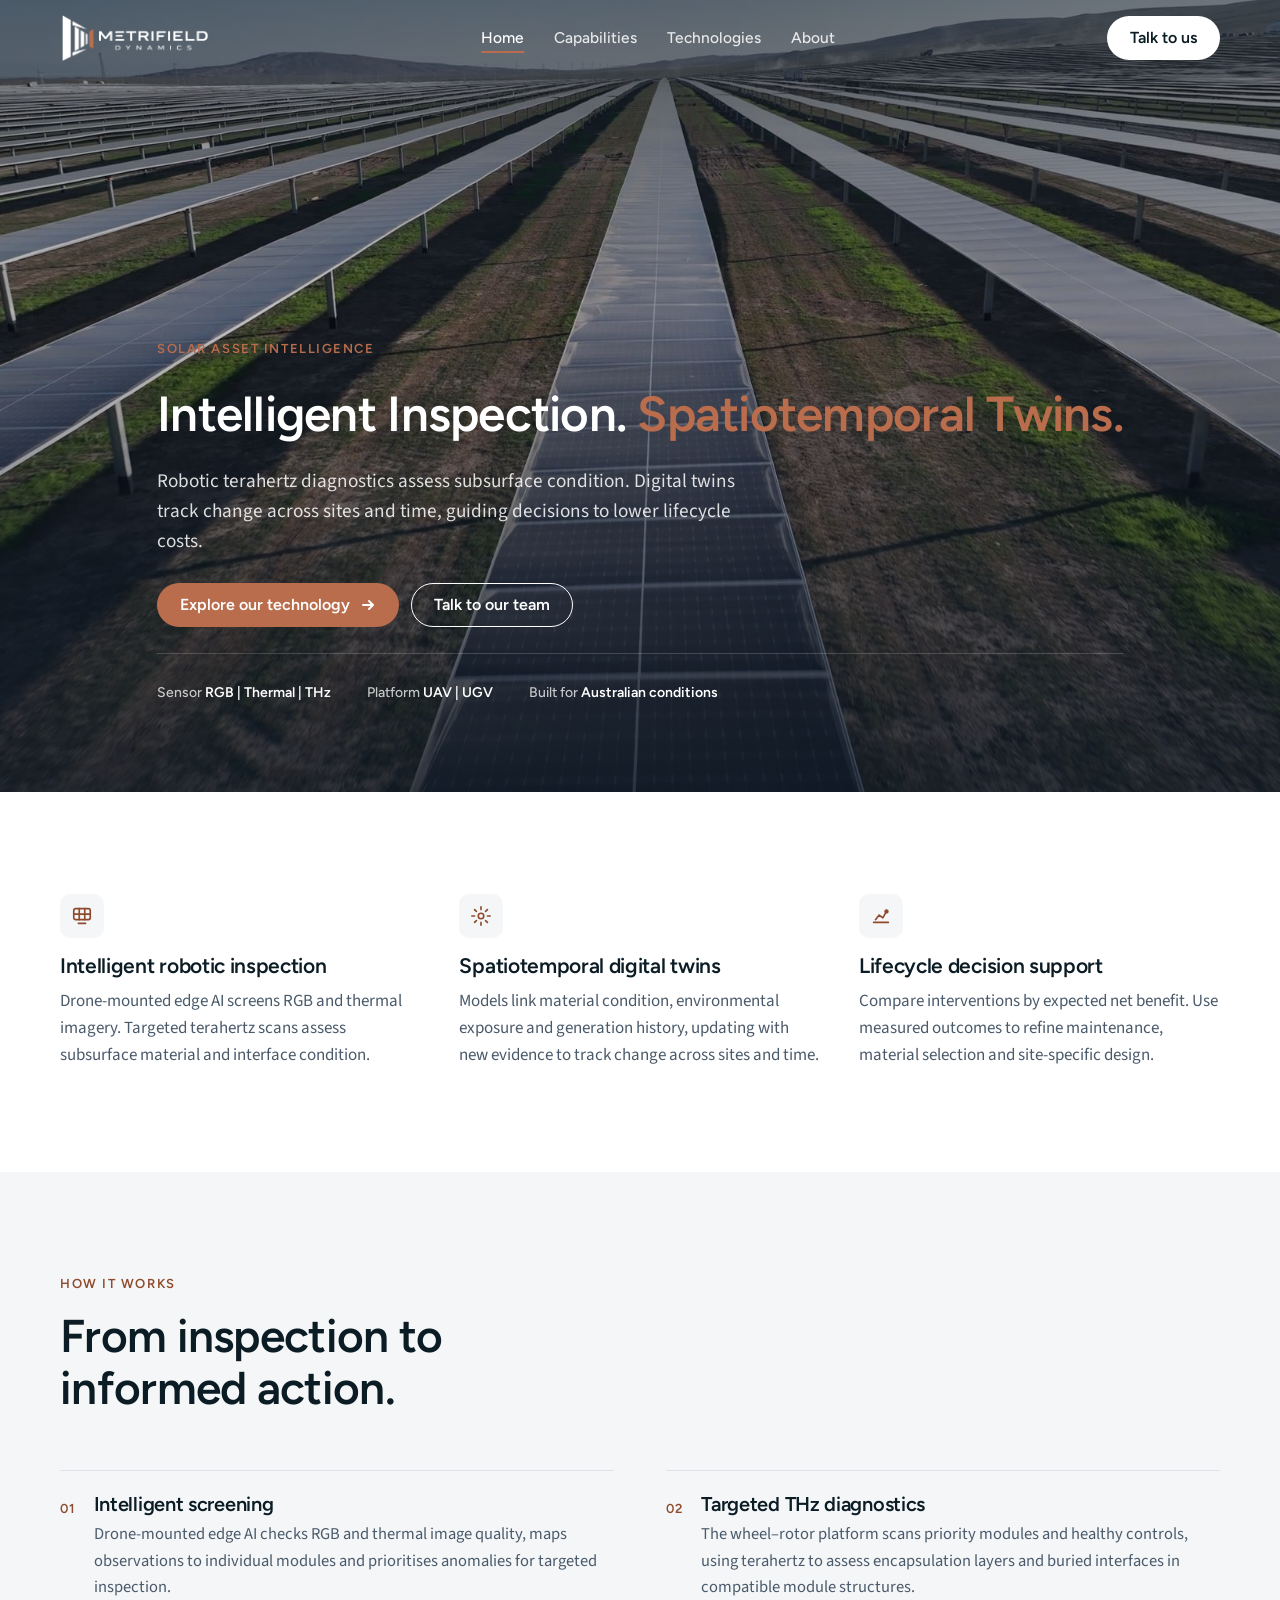
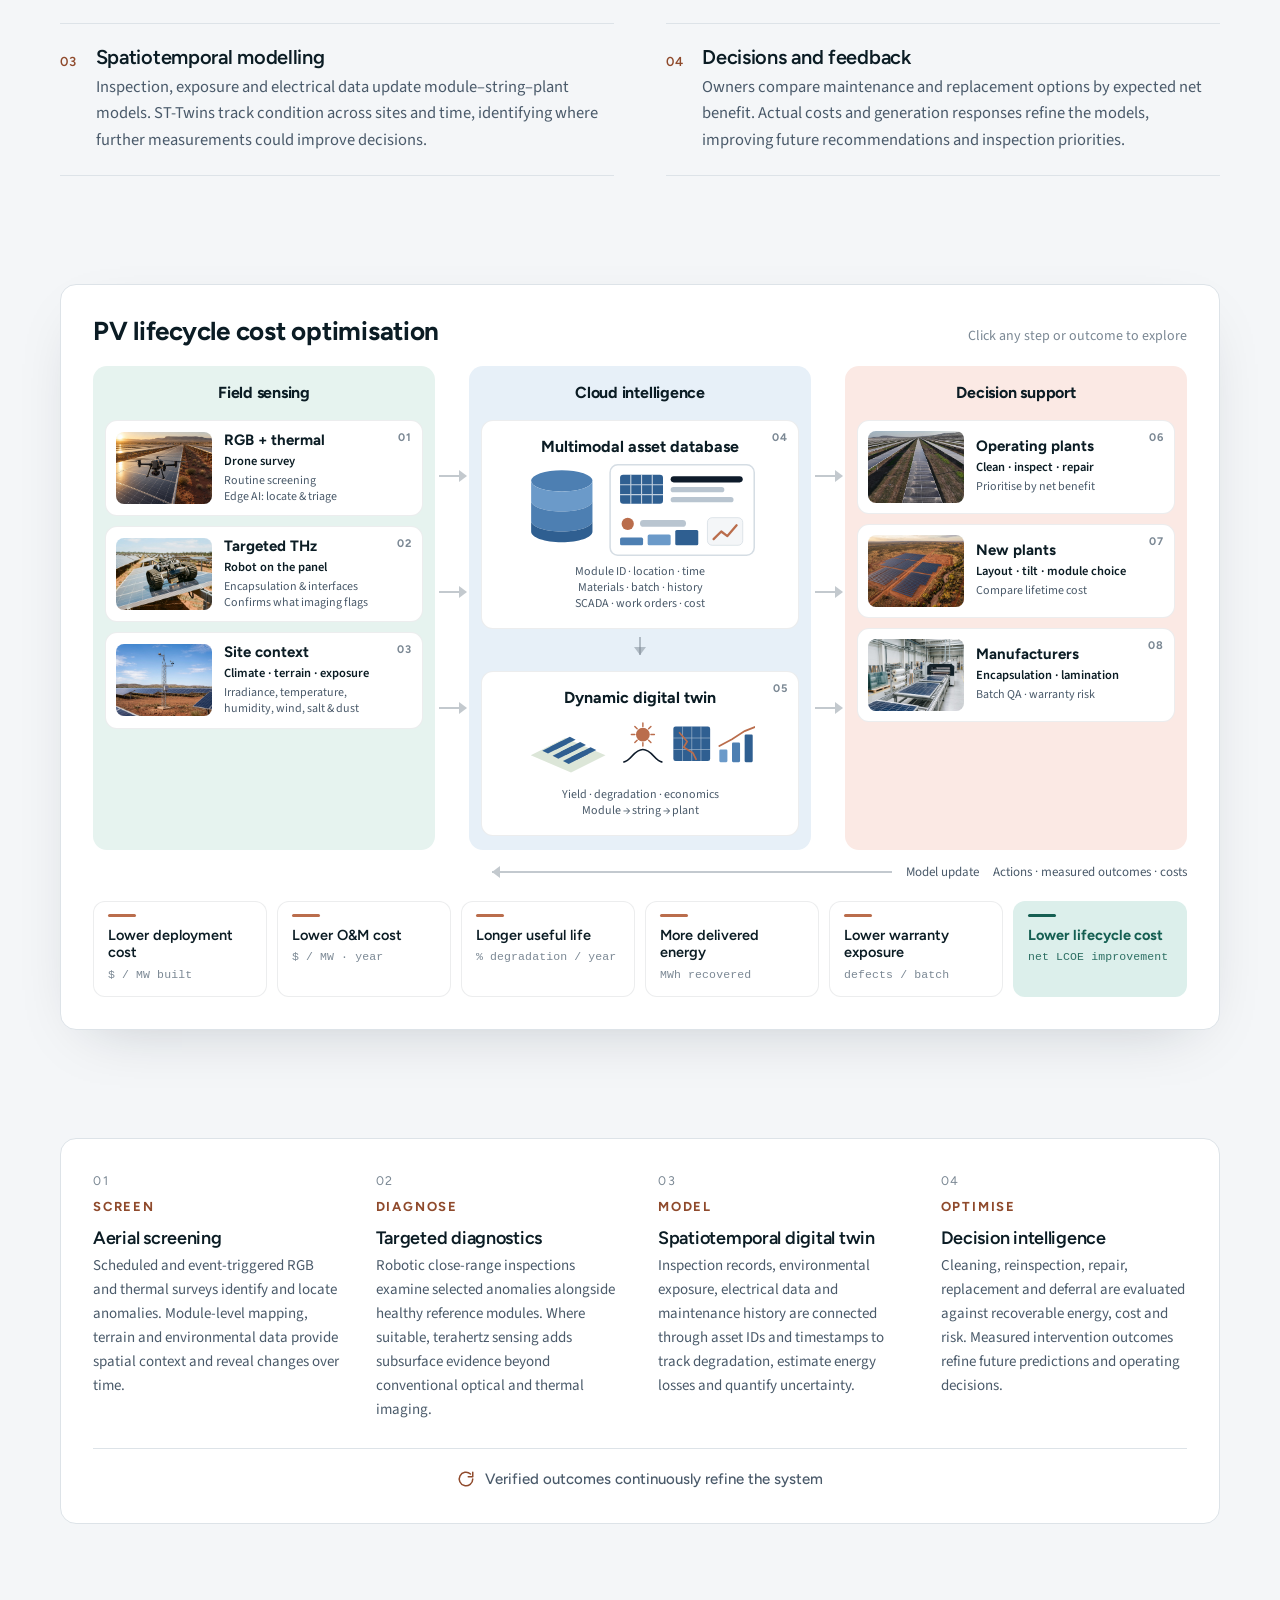
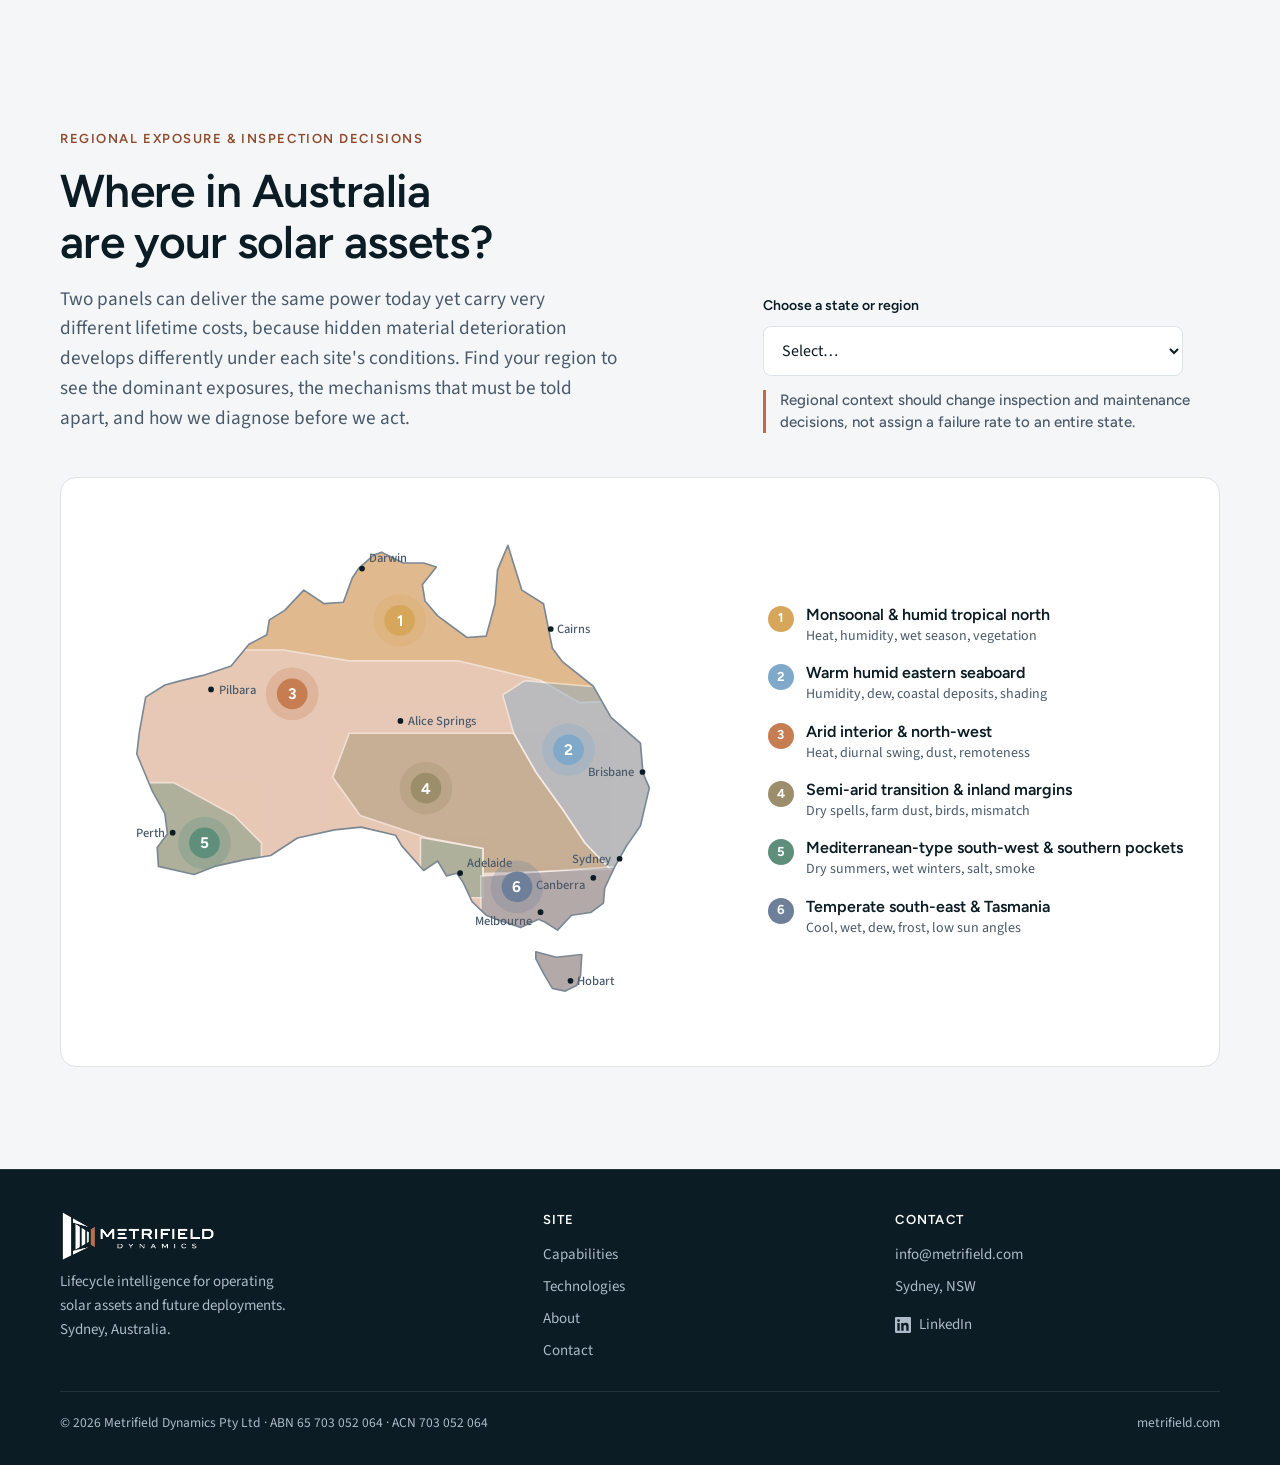
==== commit 38cb2c32: "Footer scope wording: match ARENA application (operating assets and future deployments)" ====
--- a/index.html
+++ b/index.html
@@ -202,7 +202,7 @@
   <div class="wrap">
     <div class="fcol">
       <a class="brand" href="index.html"><img class="logo" src="assets/logo-white.png" alt="Metrifield Dynamics" width="1227" height="410"></a>
-      <p style="max-width:34ch">Lifecycle intelligence for utility-scale solar. Sydney, Australia.</p>
+      <p style="max-width:34ch">Lifecycle intelligence for operating solar assets and future deployments. Sydney, Australia.</p>
     </div>
     <div class="fcol"><b>Site</b><a href="capabilities.html">Capabilities</a><a href="technology.html">Technologies</a><a href="about.html">About</a><a href="contact.html">Contact</a></div>
     <div class="fcol"><b>Contact</b><a href="mailto:info@metrifield.com">info@metrifield.com</a><span>Sydney, NSW</span><a class="flink" href="https://www.linkedin.com/company/metrifield-dynamics/" target="_blank" rel="noopener"><svg viewBox="0 0 24 24" aria-hidden="true"><path d="M20.45 20.45h-3.56v-5.57c0-1.33-.02-3.04-1.85-3.04-1.85 0-2.13 1.45-2.13 2.94v5.67H9.35V9h3.41v1.56h.05c.48-.9 1.64-1.85 3.37-1.85 3.6 0 4.27 2.37 4.27 5.46v6.28zM5.34 7.43a2.06 2.06 0 1 1 0-4.13 2.06 2.06 0 0 1 0 4.13zM7.12 20.45H3.55V9h3.57v11.45zM22.22 0H1.77C.79 0 0 .77 0 1.73v20.54C0 23.23.79 24 1.77 24h20.45c.98 0 1.78-.77 1.78-1.73V1.73C24 .77 23.2 0 22.22 0z"/></svg>LinkedIn</a></div>
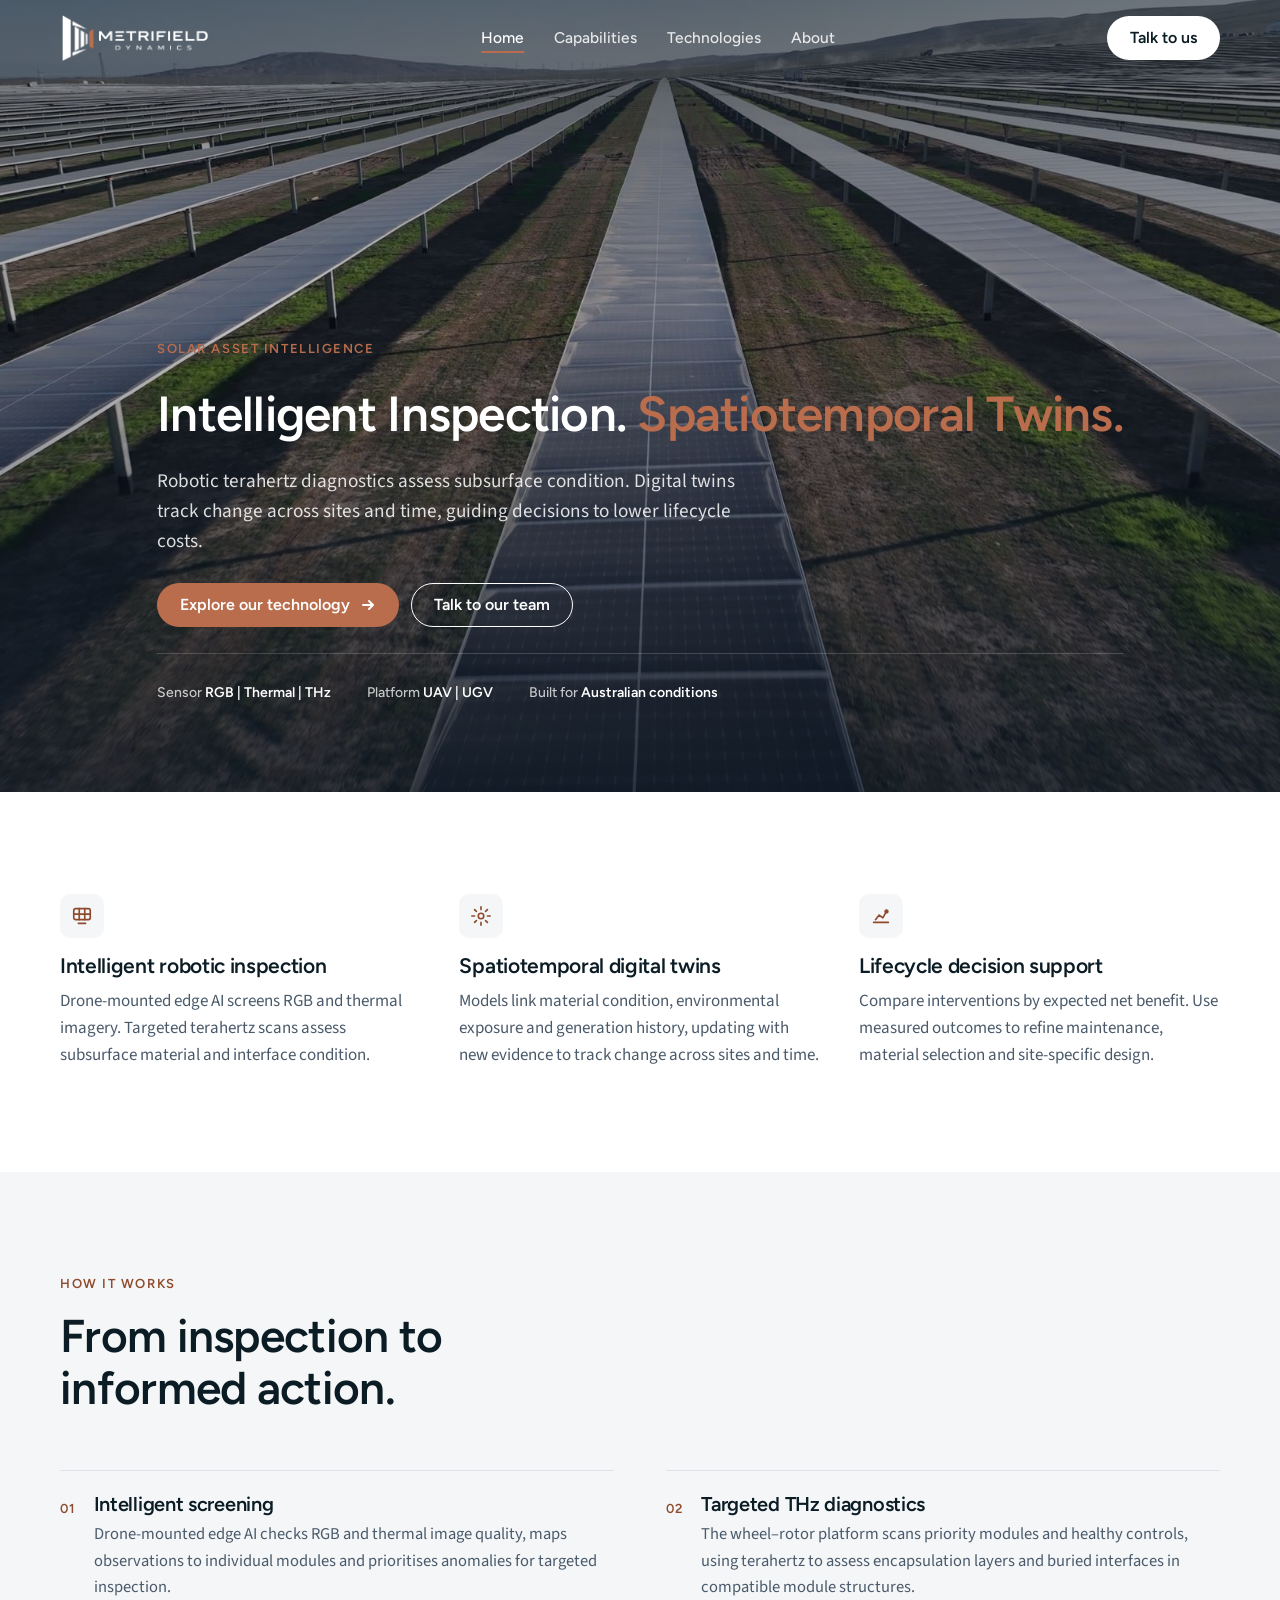
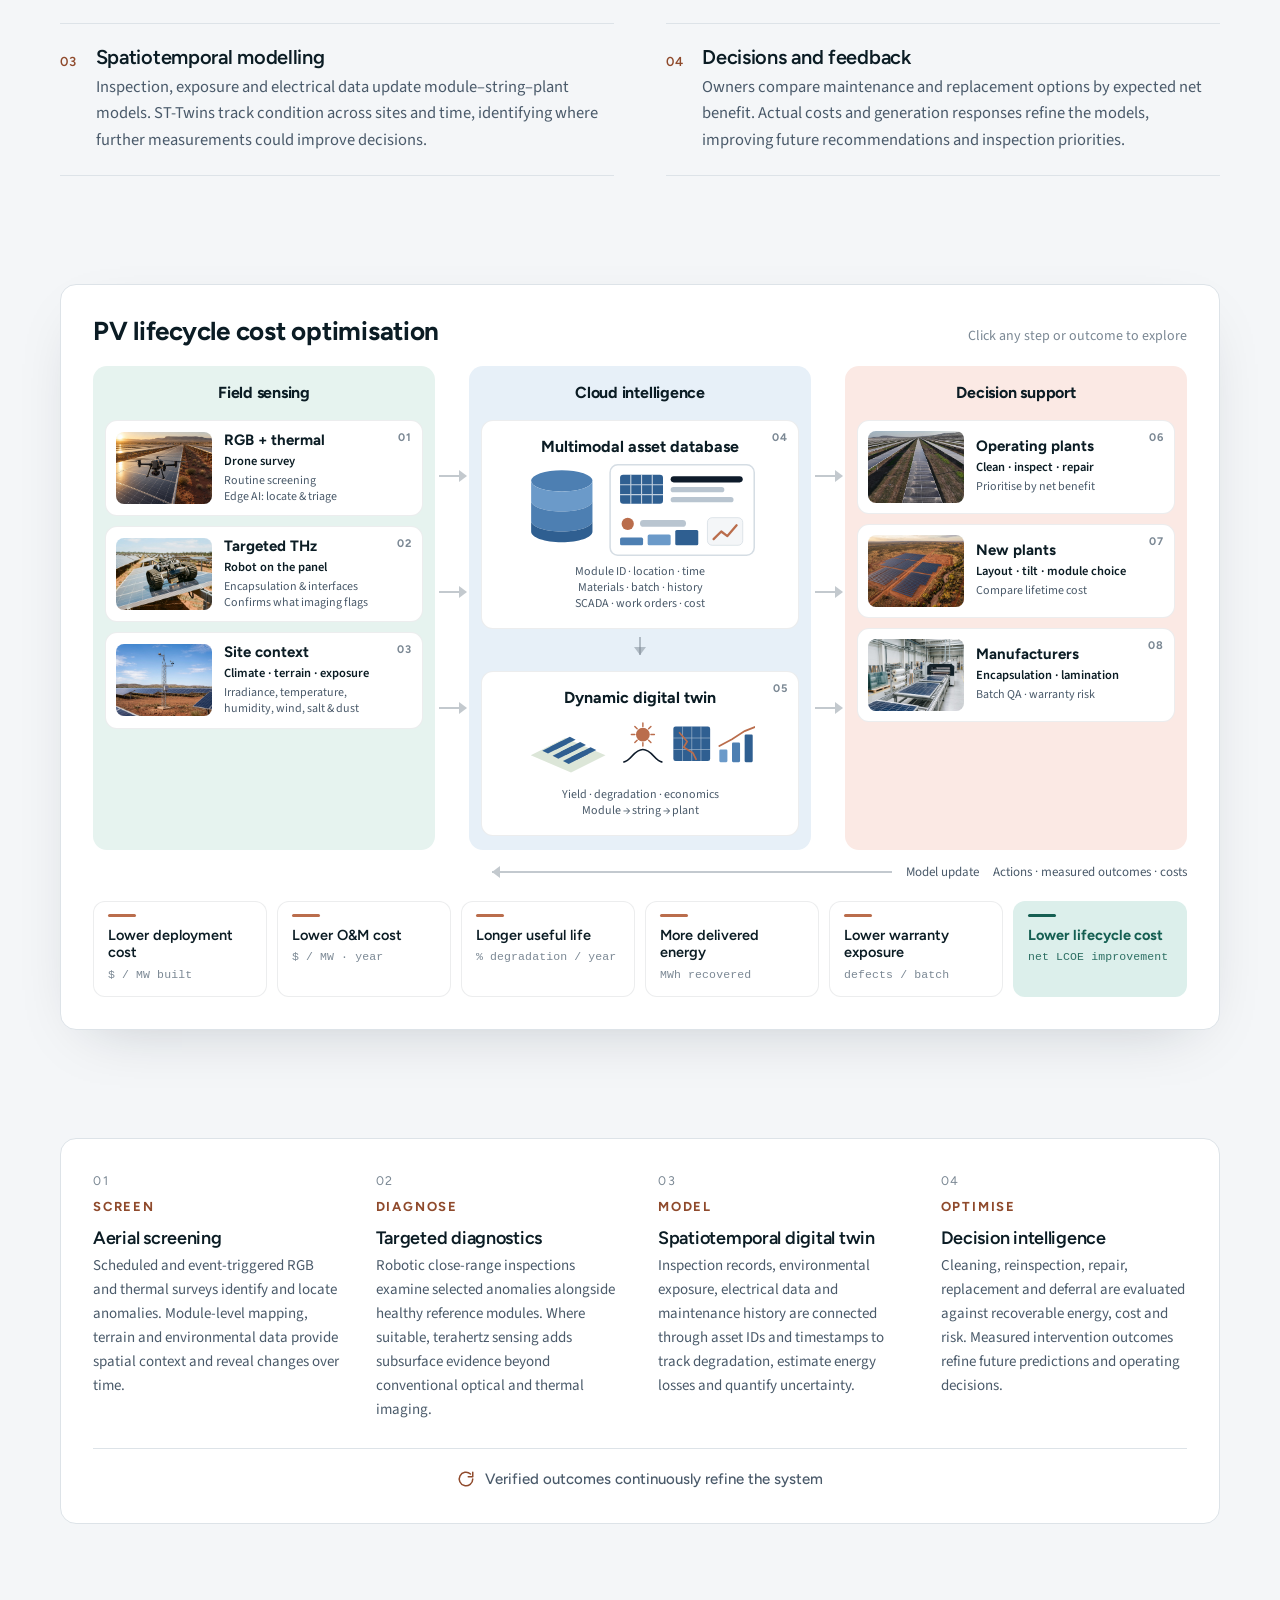
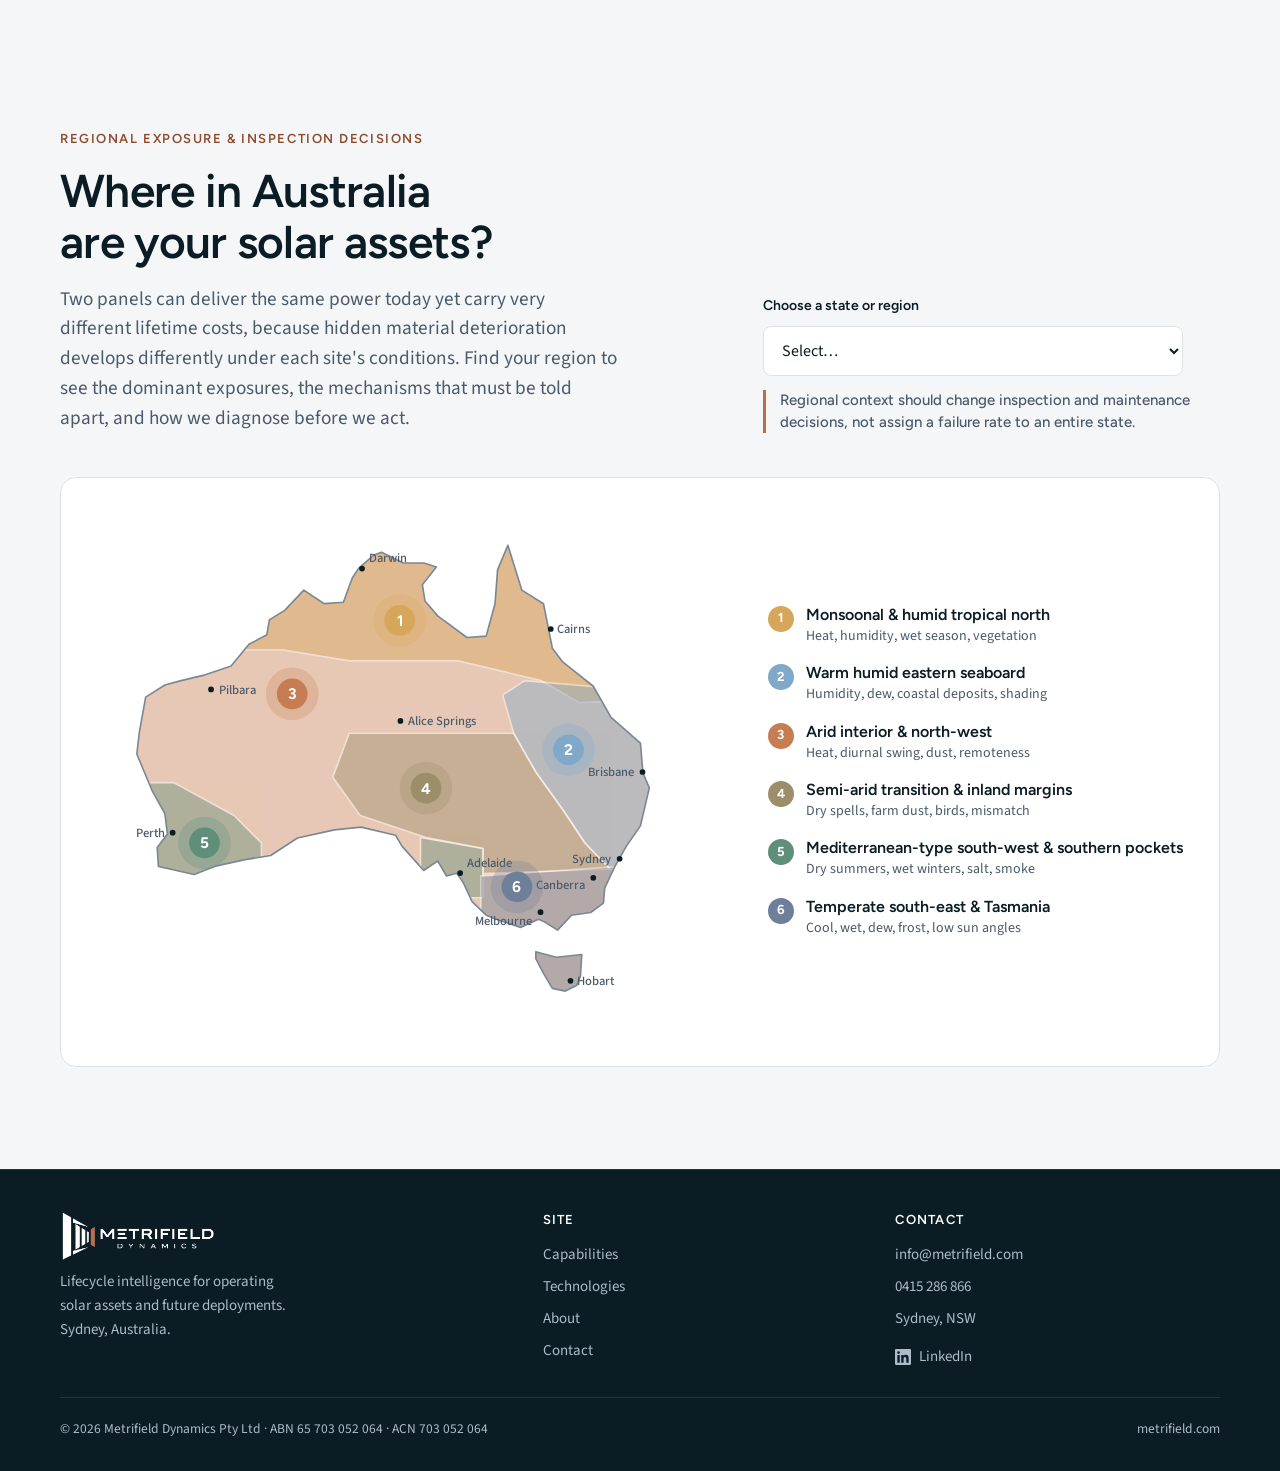
==== commit fcee546e: "Add phone numbers to contact page and footer Co-Authored-By: Claude Fable 5.1 <noreply@anthropic.com" ====
--- a/index.html
+++ b/index.html
@@ -205,7 +205,7 @@
       <p style="max-width:34ch">Lifecycle intelligence for operating solar assets and future deployments. Sydney, Australia.</p>
     </div>
     <div class="fcol"><b>Site</b><a href="capabilities.html">Capabilities</a><a href="technology.html">Technologies</a><a href="about.html">About</a><a href="contact.html">Contact</a></div>
-    <div class="fcol"><b>Contact</b><a href="mailto:info@metrifield.com">info@metrifield.com</a><span>Sydney, NSW</span><a class="flink" href="https://www.linkedin.com/company/metrifield-dynamics/" target="_blank" rel="noopener"><svg viewBox="0 0 24 24" aria-hidden="true"><path d="M20.45 20.45h-3.56v-5.57c0-1.33-.02-3.04-1.85-3.04-1.85 0-2.13 1.45-2.13 2.94v5.67H9.35V9h3.41v1.56h.05c.48-.9 1.64-1.85 3.37-1.85 3.6 0 4.27 2.37 4.27 5.46v6.28zM5.34 7.43a2.06 2.06 0 1 1 0-4.13 2.06 2.06 0 0 1 0 4.13zM7.12 20.45H3.55V9h3.57v11.45zM22.22 0H1.77C.79 0 0 .77 0 1.73v20.54C0 23.23.79 24 1.77 24h20.45c.98 0 1.78-.77 1.78-1.73V1.73C24 .77 23.2 0 22.22 0z"/></svg>LinkedIn</a></div>
+    <div class="fcol"><b>Contact</b><a href="mailto:info@metrifield.com">info@metrifield.com</a><a href="tel:+61415286866">0415 286 866</a><span>Sydney, NSW</span><a class="flink" href="https://www.linkedin.com/company/metrifield-dynamics/" target="_blank" rel="noopener"><svg viewBox="0 0 24 24" aria-hidden="true"><path d="M20.45 20.45h-3.56v-5.57c0-1.33-.02-3.04-1.85-3.04-1.85 0-2.13 1.45-2.13 2.94v5.67H9.35V9h3.41v1.56h.05c.48-.9 1.64-1.85 3.37-1.85 3.6 0 4.27 2.37 4.27 5.46v6.28zM5.34 7.43a2.06 2.06 0 1 1 0-4.13 2.06 2.06 0 0 1 0 4.13zM7.12 20.45H3.55V9h3.57v11.45zM22.22 0H1.77C.79 0 0 .77 0 1.73v20.54C0 23.23.79 24 1.77 24h20.45c.98 0 1.78-.77 1.78-1.73V1.73C24 .77 23.2 0 22.22 0z"/></svg>LinkedIn</a></div>
     <div class="legal"><span>© 2026 Metrifield Dynamics Pty Ltd · ABN 65 703 052 064 · ACN 703 052 064</span><span>metrifield.com</span></div>
   </div>
 </footer>
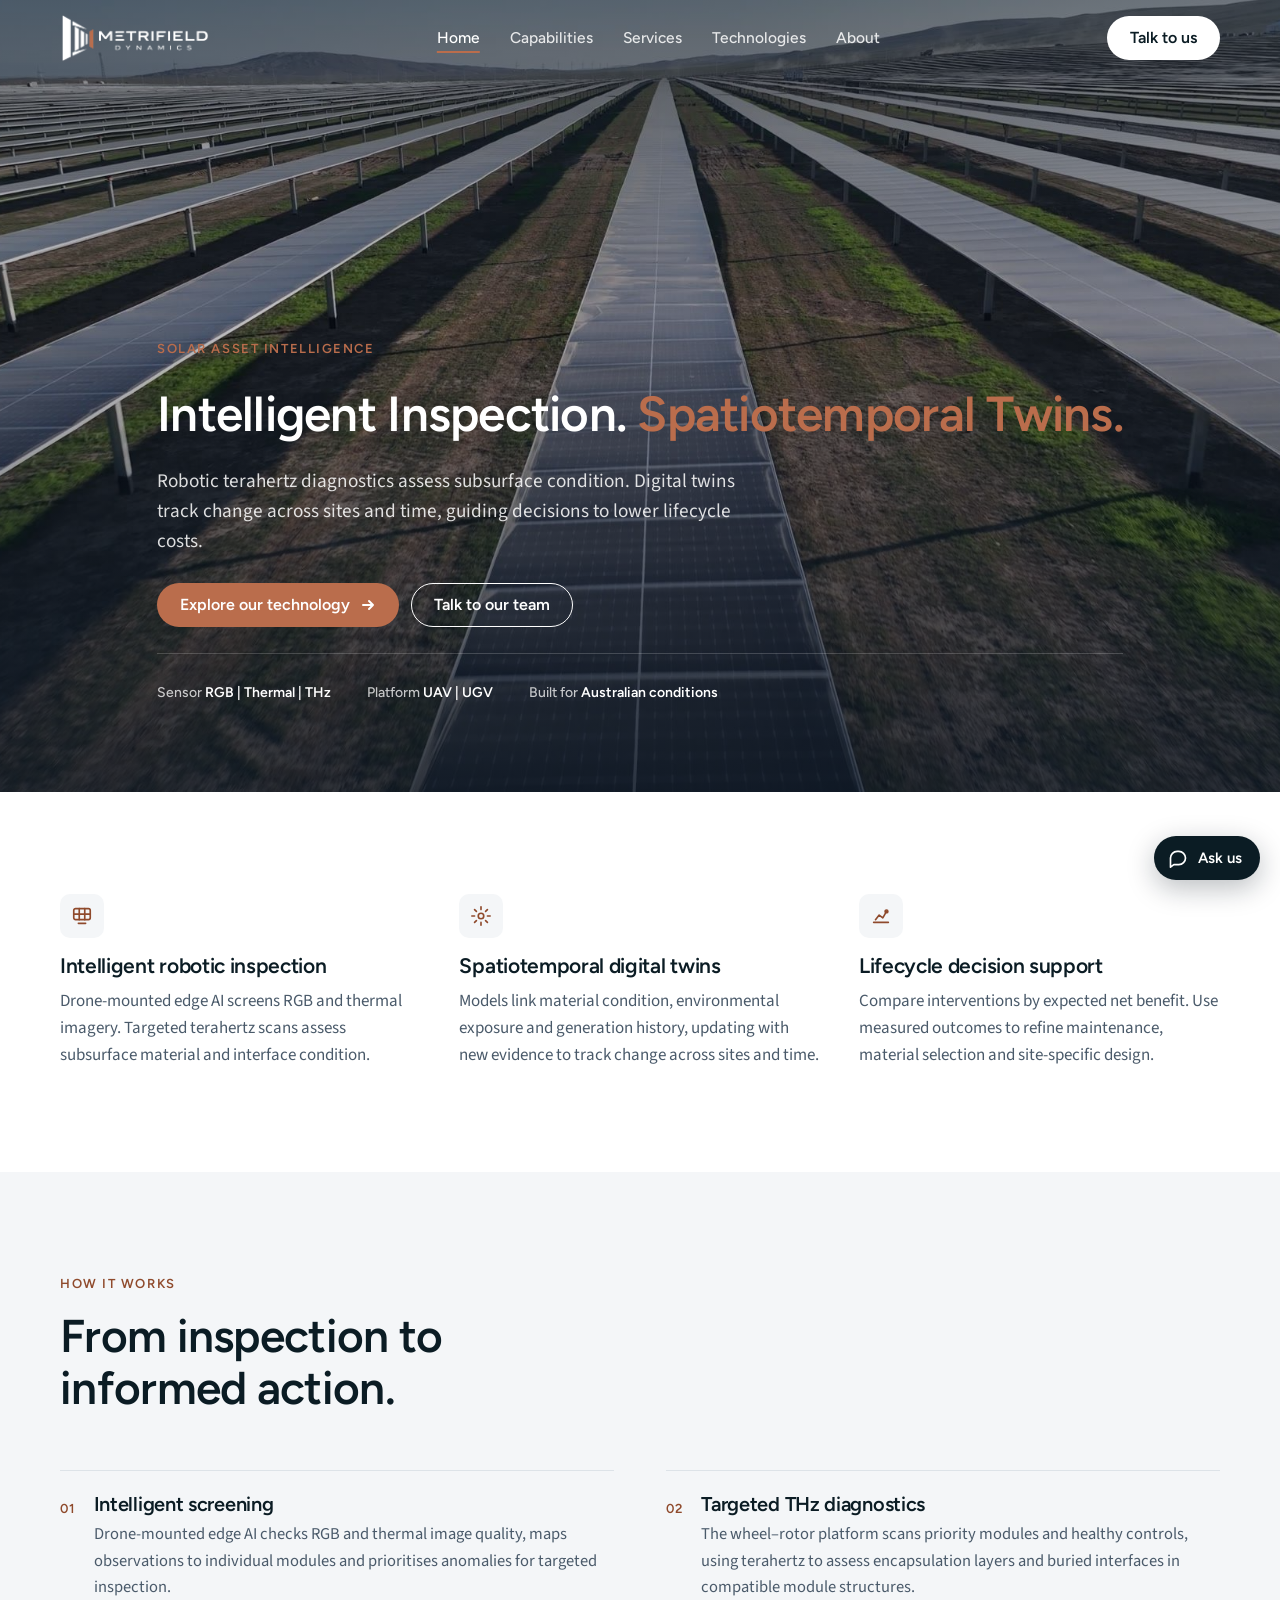
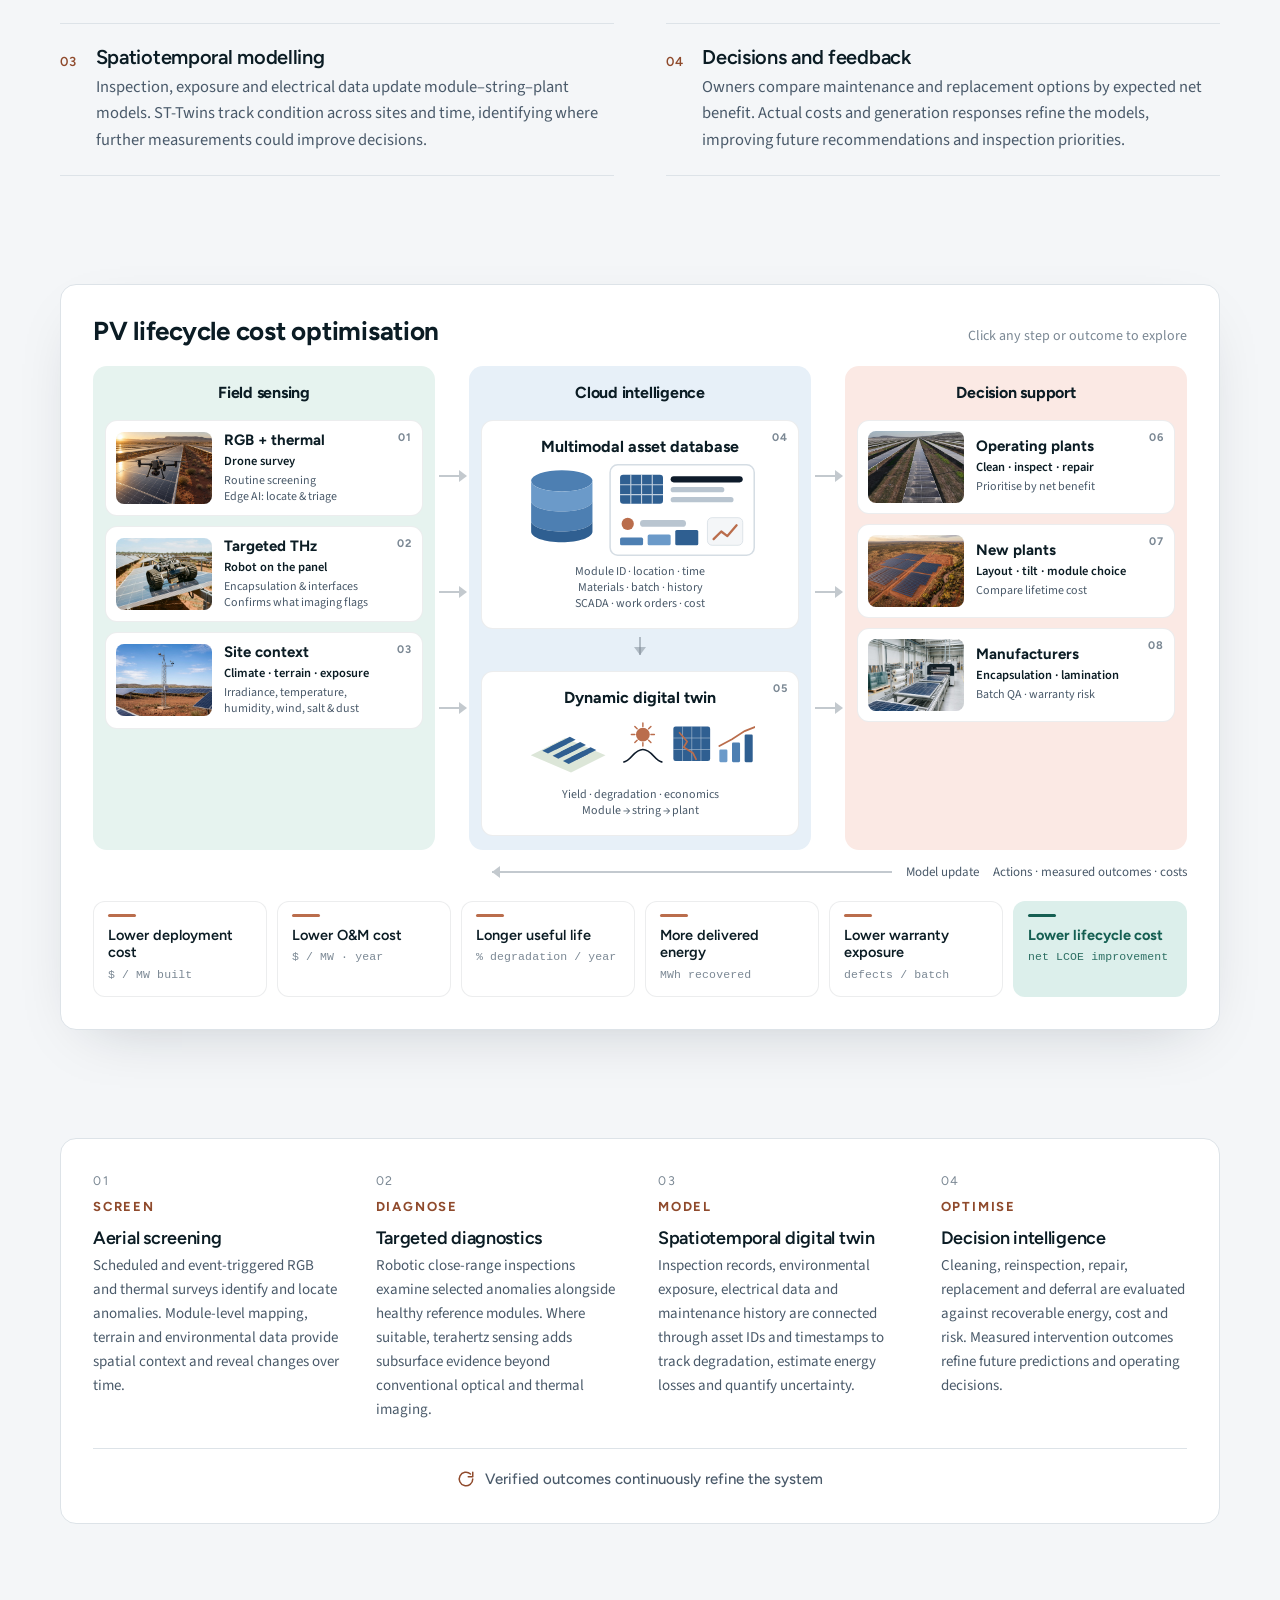
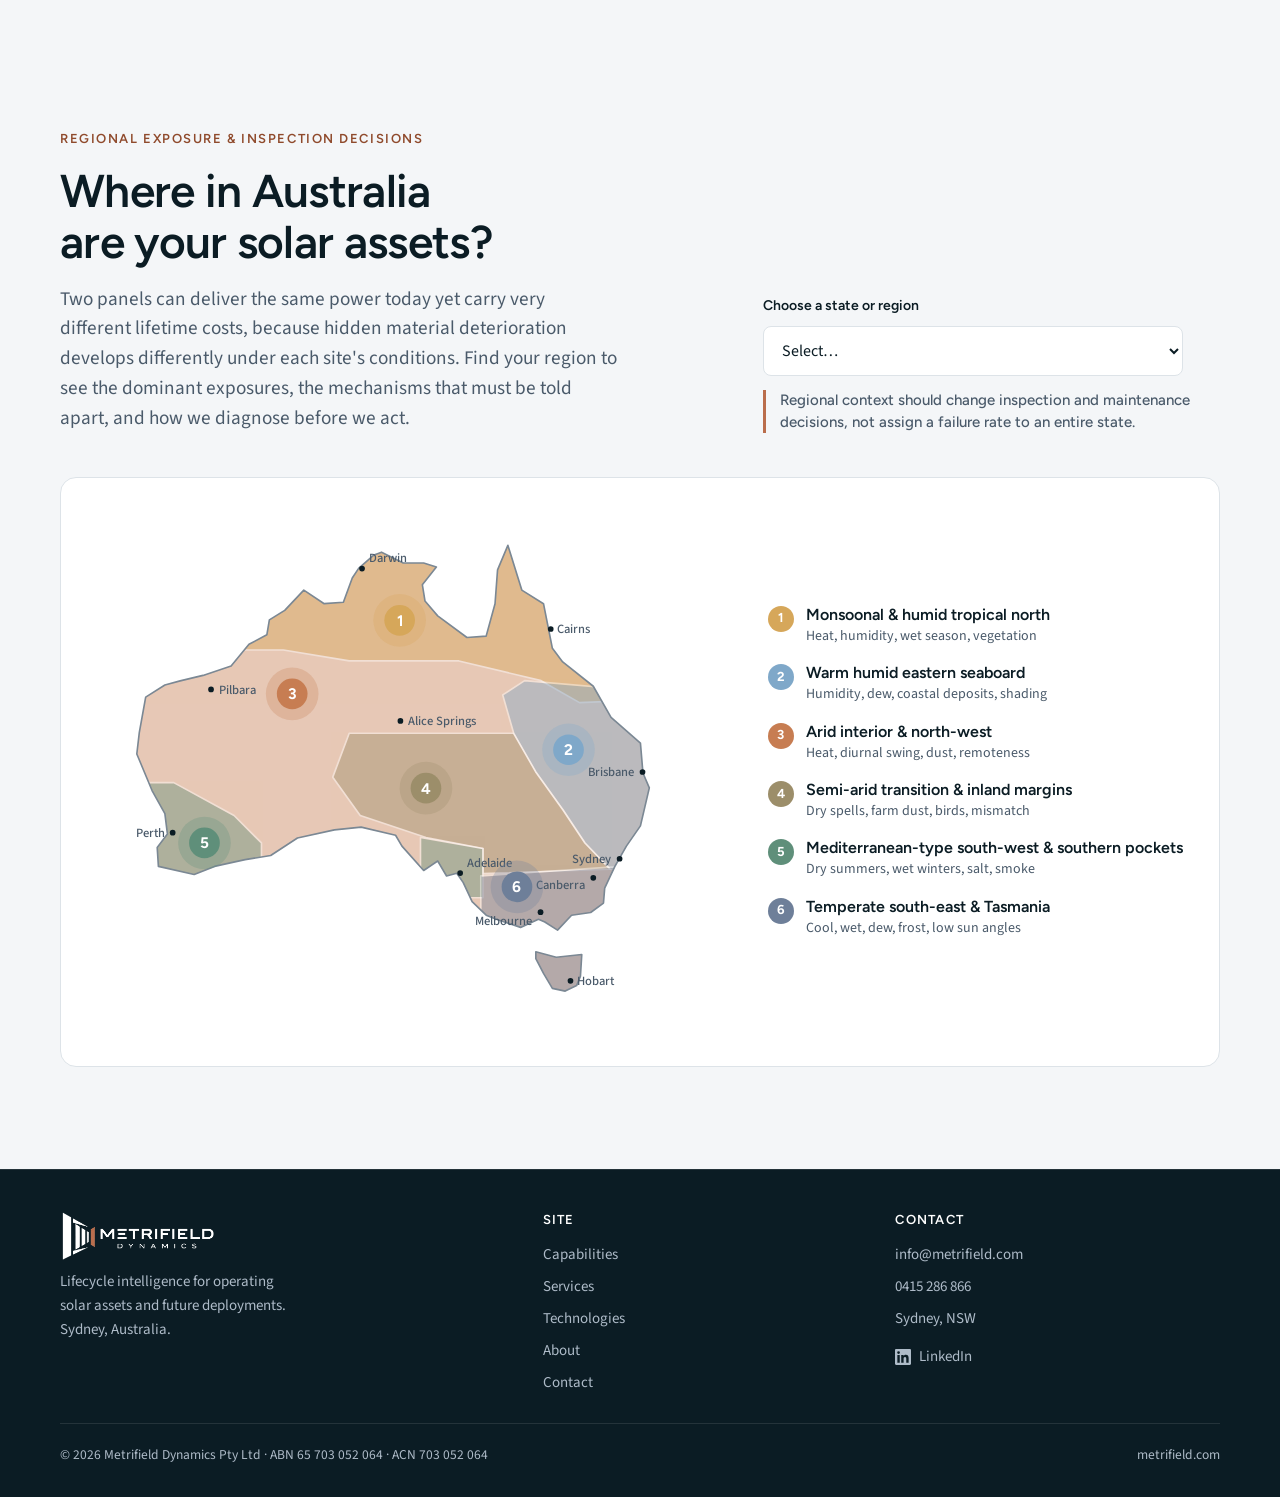
==== commit 649923f2: "Add Services page and site assistant chat (Workers AI) Co-Authored-By: Claude Fable 5.1 <noreply@ant" ====
--- a/index.html
+++ b/index.html
@@ -15,14 +15,14 @@
 <link rel="preconnect" href="https://fonts.googleapis.com">
 <link rel="preconnect" href="https://fonts.gstatic.com" crossorigin>
 <link rel="stylesheet" href="https://fonts.googleapis.com/css2?family=Figtree:wght@500;600;700&family=Source+Sans+3:wght@400;500;600&display=swap">
-<link rel="stylesheet" href="styles.css?v=a1cd120e">
+<link rel="stylesheet" href="styles.css?v=d50eb81b">
 </head>
 <body>
 
 <header class="nav" id="nav">
   <div class="wrap">
     <a class="brand" href="index.html" aria-label="Metrifield Dynamics home"><img class="logo logo-dark" src="assets/logo.png" alt="Metrifield Dynamics" width="1227" height="410"><img class="logo logo-light" src="assets/logo-white.png" alt="" width="1227" height="410" aria-hidden="true"></a>
-    <nav class="nav-links" aria-label="Main"><a href="index.html" aria-current="page">Home</a><a href="capabilities.html">Capabilities</a><a href="technology.html">Technologies</a><a href="about.html">About</a></nav>
+    <nav class="nav-links" aria-label="Main"><a href="index.html" aria-current="page">Home</a><a href="capabilities.html">Capabilities</a><a href="services.html">Services</a><a href="technology.html">Technologies</a><a href="about.html">About</a></nav>
     <a class="btn btn-light nav-cta" href="contact.html">Talk to us</a>
     <button class="nav-toggle" type="button" aria-label="Menu" aria-expanded="false" aria-controls="nav"><svg viewBox="0 0 24 24" fill="none" stroke="currentColor" stroke-width="2" stroke-linecap="round"><path d="M4 7h16M4 12h16M4 17h16"/></svg></button>
   </div>
@@ -204,11 +204,20 @@
       <a class="brand" href="index.html"><img class="logo" src="assets/logo-white.png" alt="Metrifield Dynamics" width="1227" height="410"></a>
       <p style="max-width:34ch">Lifecycle intelligence for operating solar assets and future deployments. Sydney, Australia.</p>
     </div>
-    <div class="fcol"><b>Site</b><a href="capabilities.html">Capabilities</a><a href="technology.html">Technologies</a><a href="about.html">About</a><a href="contact.html">Contact</a></div>
+    <div class="fcol"><b>Site</b><a href="capabilities.html">Capabilities</a><a href="services.html">Services</a><a href="technology.html">Technologies</a><a href="about.html">About</a><a href="contact.html">Contact</a></div>
     <div class="fcol"><b>Contact</b><a href="mailto:info@metrifield.com">info@metrifield.com</a><a href="tel:+61415286866">0415 286 866</a><span>Sydney, NSW</span><a class="flink" href="https://www.linkedin.com/company/metrifield-dynamics/" target="_blank" rel="noopener"><svg viewBox="0 0 24 24" aria-hidden="true"><path d="M20.45 20.45h-3.56v-5.57c0-1.33-.02-3.04-1.85-3.04-1.85 0-2.13 1.45-2.13 2.94v5.67H9.35V9h3.41v1.56h.05c.48-.9 1.64-1.85 3.37-1.85 3.6 0 4.27 2.37 4.27 5.46v6.28zM5.34 7.43a2.06 2.06 0 1 1 0-4.13 2.06 2.06 0 0 1 0 4.13zM7.12 20.45H3.55V9h3.57v11.45zM22.22 0H1.77C.79 0 0 .77 0 1.73v20.54C0 23.23.79 24 1.77 24h20.45c.98 0 1.78-.77 1.78-1.73V1.73C24 .77 23.2 0 22.22 0z"/></svg>LinkedIn</a></div>
     <div class="legal"><span>© 2026 Metrifield Dynamics Pty Ltd · ABN 65 703 052 064 · ACN 703 052 064</span><span>metrifield.com</span></div>
   </div>
 </footer>
+<div class="chat" id="chat">
+  <button class="chat-fab" type="button" aria-expanded="false" aria-controls="chat-panel" aria-label="Ask Metrifield"><svg viewBox="0 0 24 24" fill="none" stroke="currentColor" stroke-width="2" stroke-linecap="round" stroke-linejoin="round" aria-hidden="true"><path d="M21 12a8 8 0 0 1-8 8H7l-4 3V12a8 8 0 0 1 8-8h2a8 8 0 0 1 8 8z"/></svg><span>Ask us</span></button>
+  <div class="chat-panel" id="chat-panel" hidden>
+    <div class="chat-head"><b>Metrifield assistant</b><span>Answers from our site · not a human</span><button type="button" class="chat-close" aria-label="Close">×</button></div>
+    <div class="chat-log" role="log" aria-live="polite"><div class="msg bot">Hi — ask me about what Metrifield does, the sensing and digital twin, or how a pilot works.</div></div>
+    <form class="chat-form"><input type="text" name="q" placeholder="Ask a question…" autocomplete="off" maxlength="500" required><button type="submit" aria-label="Send"><svg viewBox="0 0 16 16" fill="none" stroke="currentColor" stroke-width="2" stroke-linecap="round" stroke-linejoin="round" aria-hidden="true"><path d="M3 8h10M9 4l4 4-4 4"/></svg></button></form>
+    <p class="chat-note">Don't share confidential details here. For anything specific, <a href="contact.html">talk to us</a>.</p>
+  </div>
+</div>
 <script>
 (function(){
   var n=document.getElementById('nav'),b=n&&n.querySelector('.nav-toggle');
@@ -336,13 +345,34 @@
   document.querySelectorAll('.hnode').forEach(function(n){ var k=n.getAttribute('data-h'); n.addEventListener('click',function(){ hcur===k?hreset():hshow(k) }); n.addEventListener('keydown',function(e){ if(e.key==='Enter'||e.key===' '){e.preventDefault(); hcur===k?hreset():hshow(k)} }); });
   var hc=document.querySelector('.hcore'); if(hc){ hc.addEventListener('click',hreset); hc.addEventListener('keydown',function(e){ if(e.key==='Enter'||e.key===' '){e.preventDefault();hreset()} }); }
   var f=document.getElementById('contact-form');
-  if(f){f.addEventListener('submit',function(e){
-    e.preventDefault();
-    var d=new FormData(f),s='Enquiry from '+(d.get('name')||'')+' — '+(d.get('org')||'');
-    var body='Name: '+d.get('name')+'\nOrganisation: '+d.get('org')+'\nEmail: '+d.get('email')+'\nI am: '+d.get('type')+'\n\n'+d.get('msg');
-    f.classList.add('sent');
-    try{window.location.href='mailto:info@metrifield.com?subject='+encodeURIComponent(s)+'&body='+encodeURIComponent(body)}catch(err){}
+  if(f){var fb=f.querySelector('button[type=submit]'),ferr=f.querySelector('.err');
+    f.addEventListener('submit',function(e){
+    e.preventDefault(); if(f.classList.contains('busy')) return;
+    var d=new FormData(f),o={}; d.forEach(function(v,k){o[k]=v});
+    if(!o.name||!o.email||!o.msg){ferr.textContent='Please fill in your name, email and message.';ferr.hidden=false;return}
+    f.classList.add('busy'); ferr.hidden=true; fb.disabled=true;
+    fetch('/api/contact',{method:'POST',headers:{'content-type':'application/json'},body:JSON.stringify(o)})
+      .then(function(r){return r.json().catch(function(){return{ok:false}})})
+      .then(function(j){ if(j.ok){f.classList.add('sent');f.reset()} else {ferr.textContent=j.error||'Could not send right now. Please email us directly at info@metrifield.com.';ferr.hidden=false} })
+      .catch(function(){ferr.textContent='Could not send right now. Please email us directly at info@metrifield.com.';ferr.hidden=false})
+      .then(function(){f.classList.remove('busy');fb.disabled=false});
   })}
+
+  // --- chat widget
+  var C=document.getElementById('chat');
+  if(C){var fab=C.querySelector('.chat-fab'),panel=C.querySelector('.chat-panel'),log=C.querySelector('.chat-log'),form=C.querySelector('.chat-form'),inp=form.querySelector('input'),hist=[];
+    function open(o){panel.hidden=!o;fab.setAttribute('aria-expanded',o);C.classList.toggle('open',o);if(o)inp.focus()}
+    fab.addEventListener('click',function(){open(panel.hidden)}); C.querySelector('.chat-close').addEventListener('click',function(){open(false)});
+    function add(role,text){var d=document.createElement('div');d.className='msg '+role;d.textContent=text;log.appendChild(d);log.scrollTop=log.scrollHeight;return d}
+    form.addEventListener('submit',function(e){e.preventDefault();var q=inp.value.trim();if(!q||C.classList.contains('busy'))return;inp.value='';add('user',q);hist.push({role:'user',content:q});
+      C.classList.add('busy');var t=add('bot typing','…');
+      fetch('/api/chat',{method:'POST',headers:{'content-type':'application/json'},body:JSON.stringify({messages:hist})})
+        .then(function(r){return r.json().catch(function(){return{}})})
+        .then(function(j){var a=j.ok?j.reply:(j.error||'Sorry, something went wrong. Please email info@metrifield.com.');t.textContent=a;t.className='msg bot';if(j.ok)hist.push({role:'assistant',content:a});hist=hist.slice(-10)})
+        .catch(function(){t.textContent='Sorry, something went wrong. Please email info@metrifield.com.';t.className='msg bot'})
+        .then(function(){C.classList.remove('busy');log.scrollTop=log.scrollHeight});
+    });
+  }
 })();
 </script>
 </body>
--- a/styles.css
+++ b/styles.css
@@ -226,6 +226,9 @@
 .form .note{font-size:14px;color:var(--ink-3)}
 .form .ok{display:none;background:#E6F4EA;color:#1E5631;border-radius:8px;padding:12px 14px;font-size:15px}
 .form.sent .ok{display:block}
+.form .err{background:#FBE9E7;color:#8A2A1D;border-radius:8px;padding:12px 14px;font-size:15px}
+.form .hp{position:absolute;left:-9999px;width:1px;height:1px;overflow:hidden}
+.form.sent .two,.form.sent .field,.form.sent button{display:none}
 @media (max-width:900px){.contact-grid{grid-template-columns:1fr}}
 @media (max-width:560px){.form .two{grid-template-columns:1fr}}
 
@@ -565,3 +568,32 @@
 @media (max-width:960px){.hubwrap{grid-template-columns:1fr}}
 .hnode:focus-visible rect{stroke:var(--accent);stroke-width:3}
 .hpop{scroll-margin-top:96px}
+
+/* services */
+.cards-4{grid-template-columns:repeat(4,minmax(0,1fr))}
+@media (max-width:1000px){.cards-4{grid-template-columns:repeat(2,minmax(0,1fr))}}
+@media (max-width:600px){.cards-4{grid-template-columns:1fr}}
+/* chat widget */
+.chat{position:fixed;right:20px;bottom:20px;z-index:60;font-family:var(--font-body)}
+.chat-fab{display:inline-flex;align-items:center;gap:10px;background:var(--dark);color:#fff;border:0;border-radius:999px;padding:12px 18px 12px 14px;font-family:var(--font-display);font-weight:600;font-size:15px;cursor:pointer;box-shadow:0 8px 28px rgba(10,21,34,.28)}
+.chat-fab svg{width:20px;height:20px}
+.chat.open .chat-fab{display:none}
+.chat-panel[hidden]{display:none}
+.chat-panel{width:min(380px,calc(100vw - 32px));height:min(560px,calc(100vh - 40px));background:#fff;border:1px solid var(--line);border-radius:16px;box-shadow:0 16px 48px rgba(10,21,34,.28);display:grid;grid-template-rows:auto 1fr auto auto;overflow:hidden}
+.chat-head{display:grid;grid-template-columns:1fr auto;gap:0 10px;padding:14px 16px;background:var(--dark);color:#fff}
+.chat-head b{font-family:var(--font-display);font-size:15px}
+.chat-head span{grid-column:1;font-size:12.5px;color:rgba(255,255,255,.7)}
+.chat-close{grid-column:2;grid-row:1/3;background:none;border:0;color:#fff;font-size:26px;line-height:1;cursor:pointer;padding:0 4px}
+.chat-log{padding:14px;overflow-y:auto;display:flex;flex-direction:column;gap:10px;background:var(--bg-2)}
+.msg{max-width:88%;padding:10px 13px;border-radius:14px;font-size:15px;line-height:1.45;white-space:pre-wrap}
+.msg.bot{background:#fff;border:1px solid var(--line);align-self:flex-start;border-bottom-left-radius:4px}
+.msg.user{background:var(--dark);color:#fff;align-self:flex-end;border-bottom-right-radius:4px}
+.msg.typing{color:var(--ink-3)}
+.chat-form{display:grid;grid-template-columns:1fr auto;gap:8px;padding:10px 12px;border-top:1px solid var(--line)}
+.chat-form input{border:1px solid var(--line);border-radius:10px;padding:10px 12px;font:inherit;font-size:15px}
+.chat-form button{background:var(--accent);border:0;border-radius:10px;width:42px;display:grid;place-items:center;cursor:pointer;color:var(--dark)}
+.chat-form button svg{width:18px;height:18px}
+.chat.busy .chat-form button{opacity:.5;pointer-events:none}
+.chat-note{margin:0;padding:0 14px 12px;font-size:12px;color:var(--ink-3)}
+.chat-note a{color:inherit}
+@media (max-width:600px){.chat{right:12px;bottom:12px}.chat-fab span{display:none}.chat-fab{padding:14px}}
